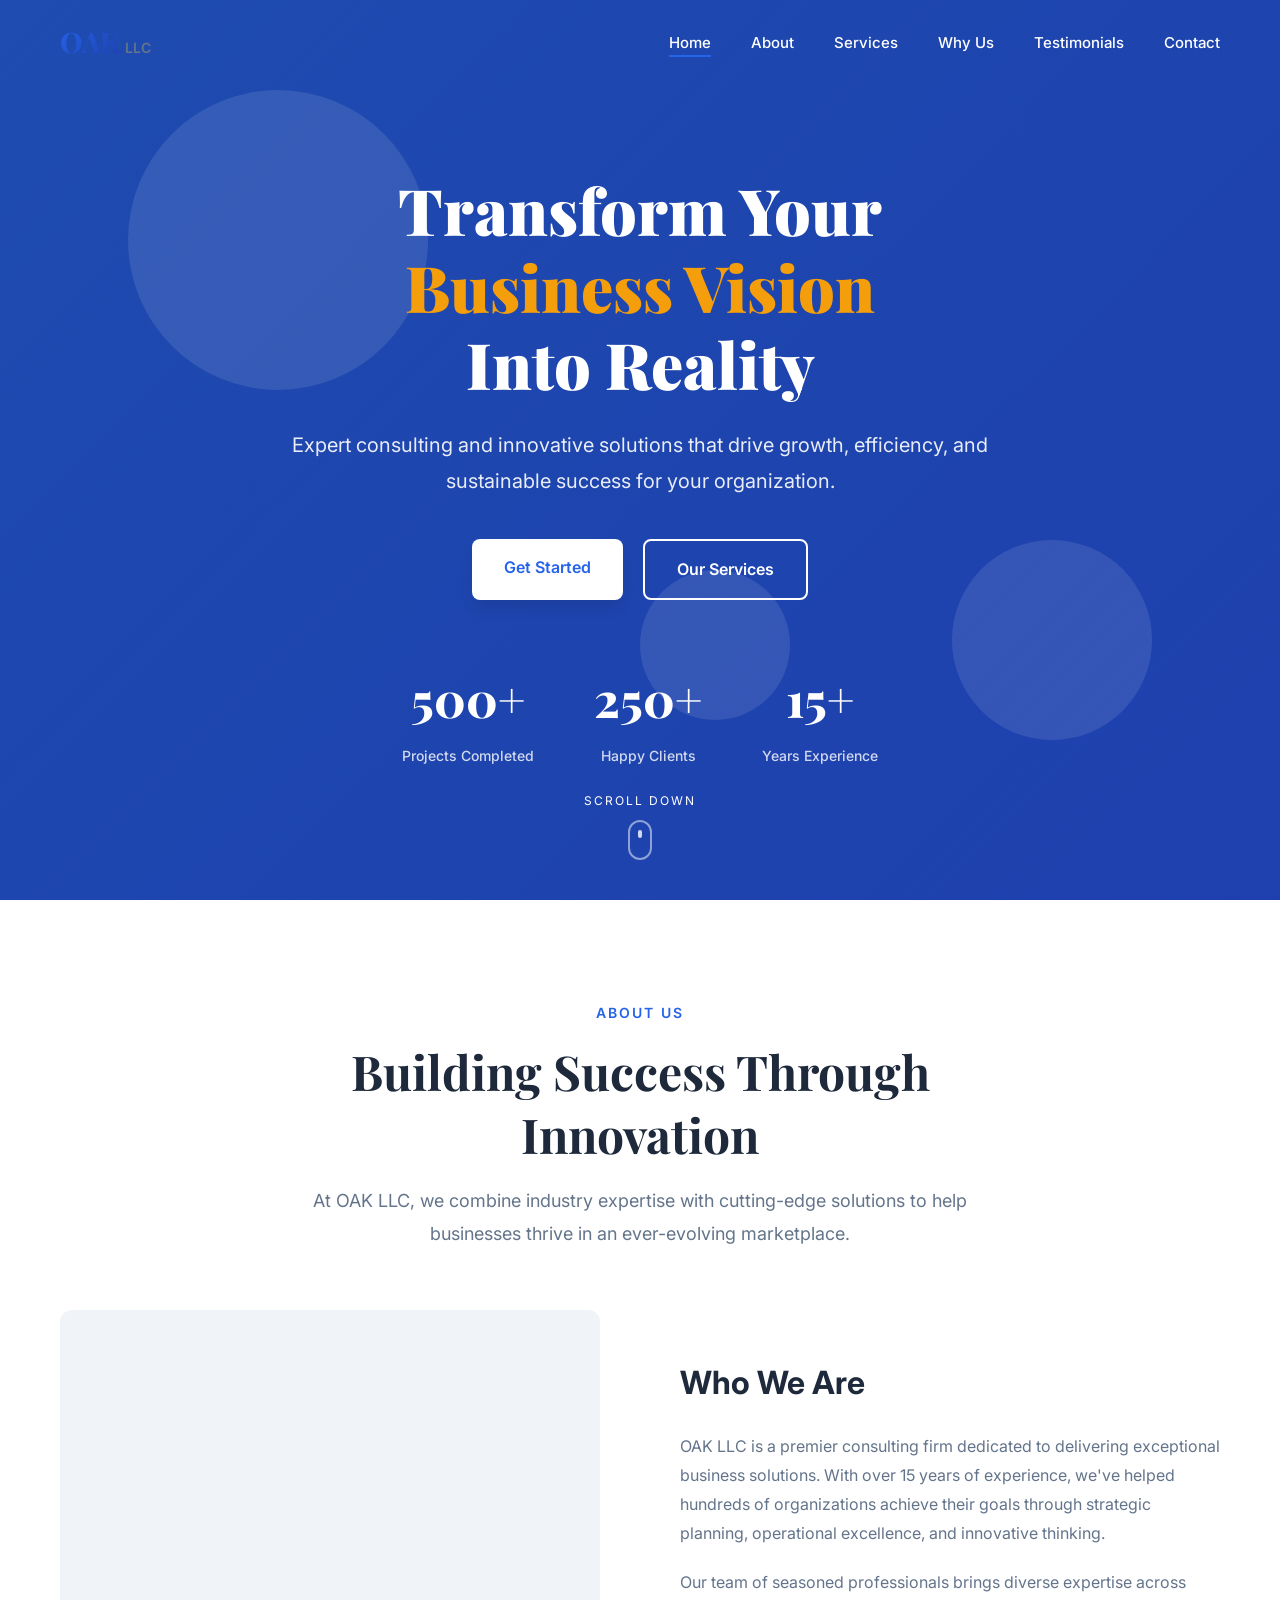
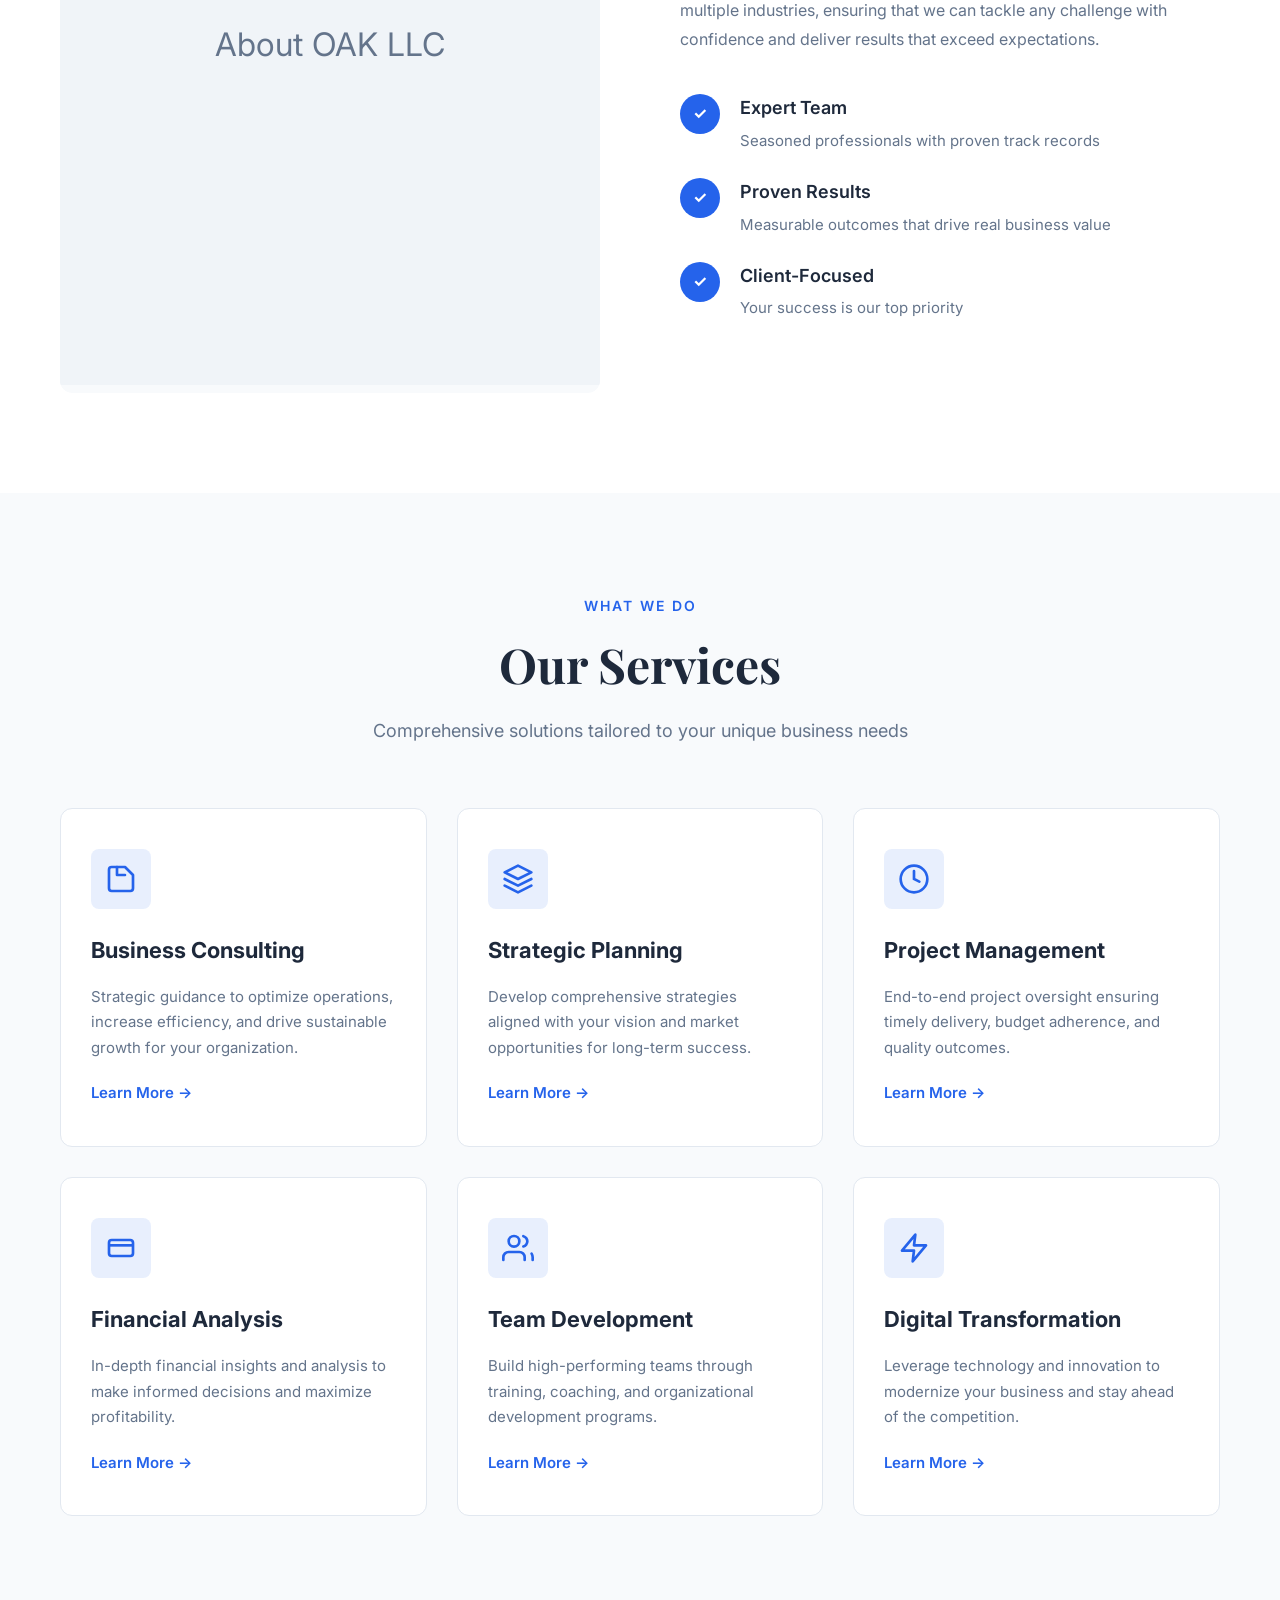
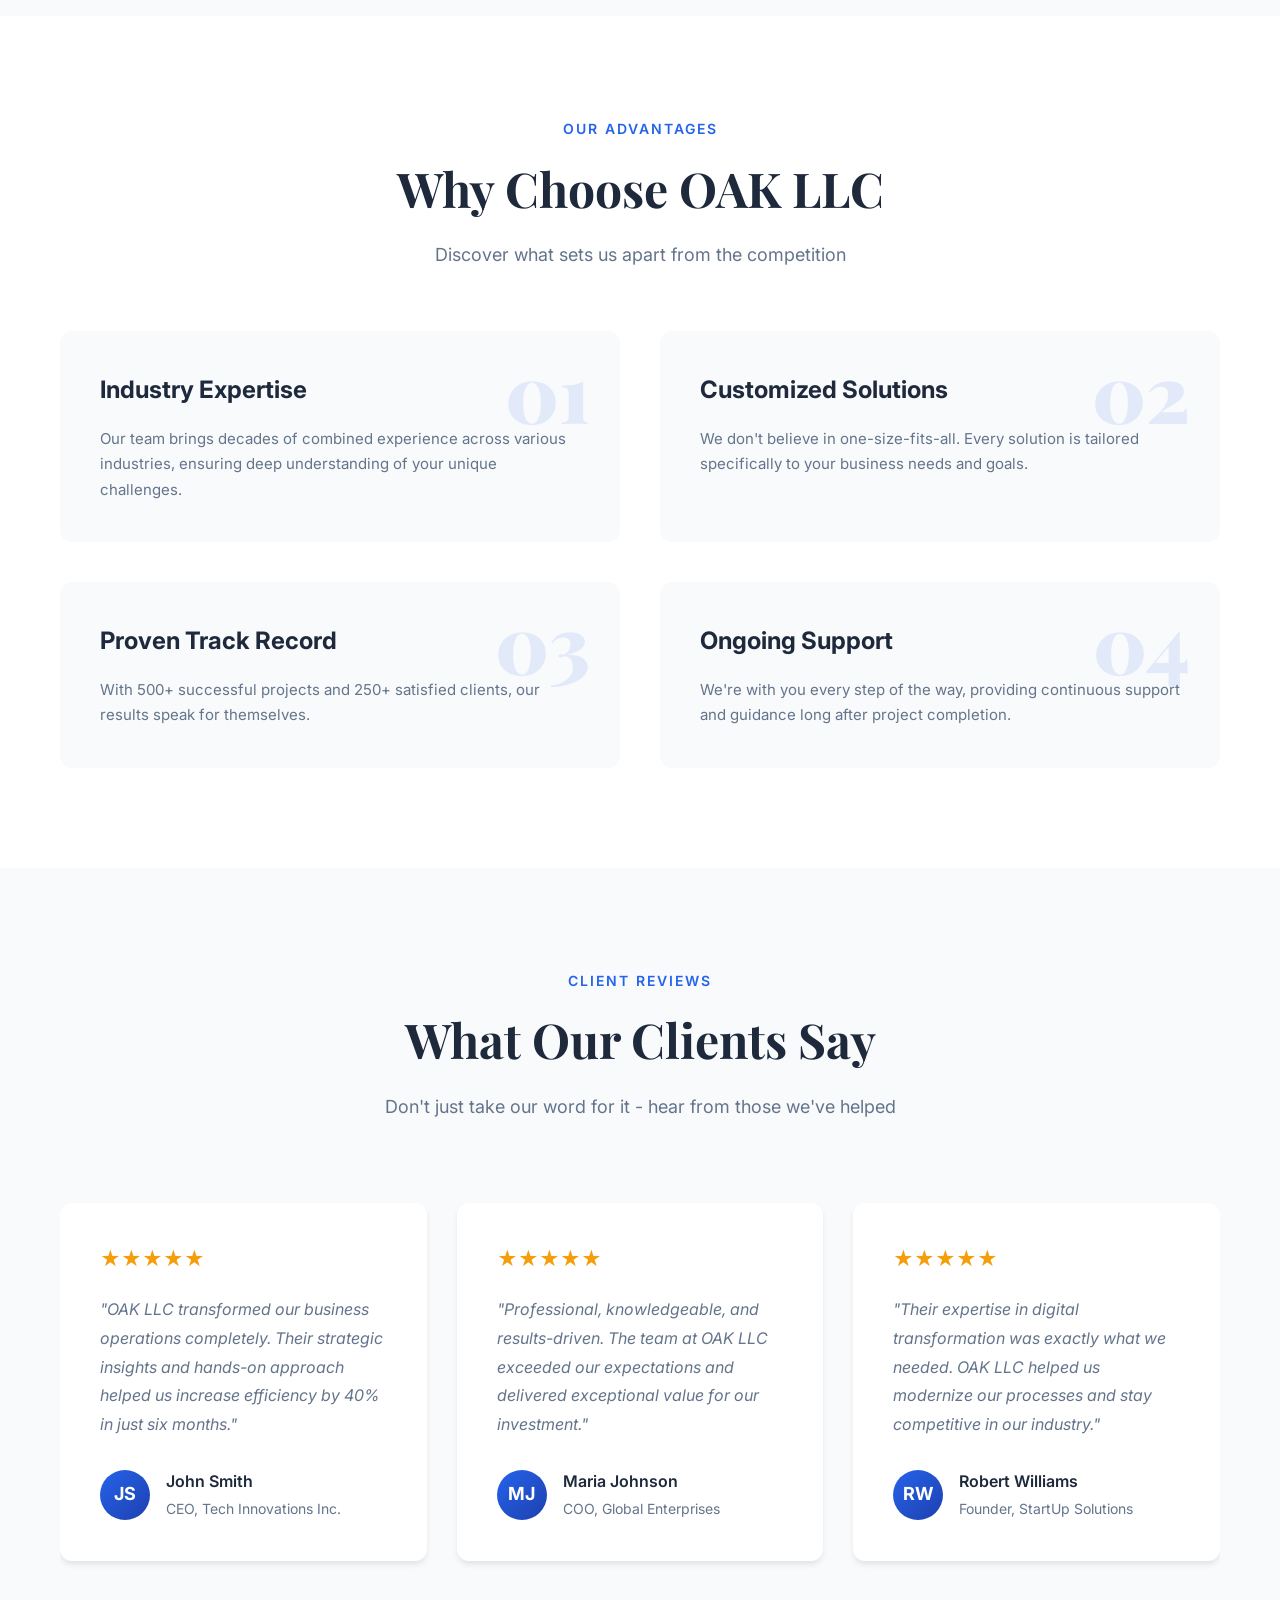
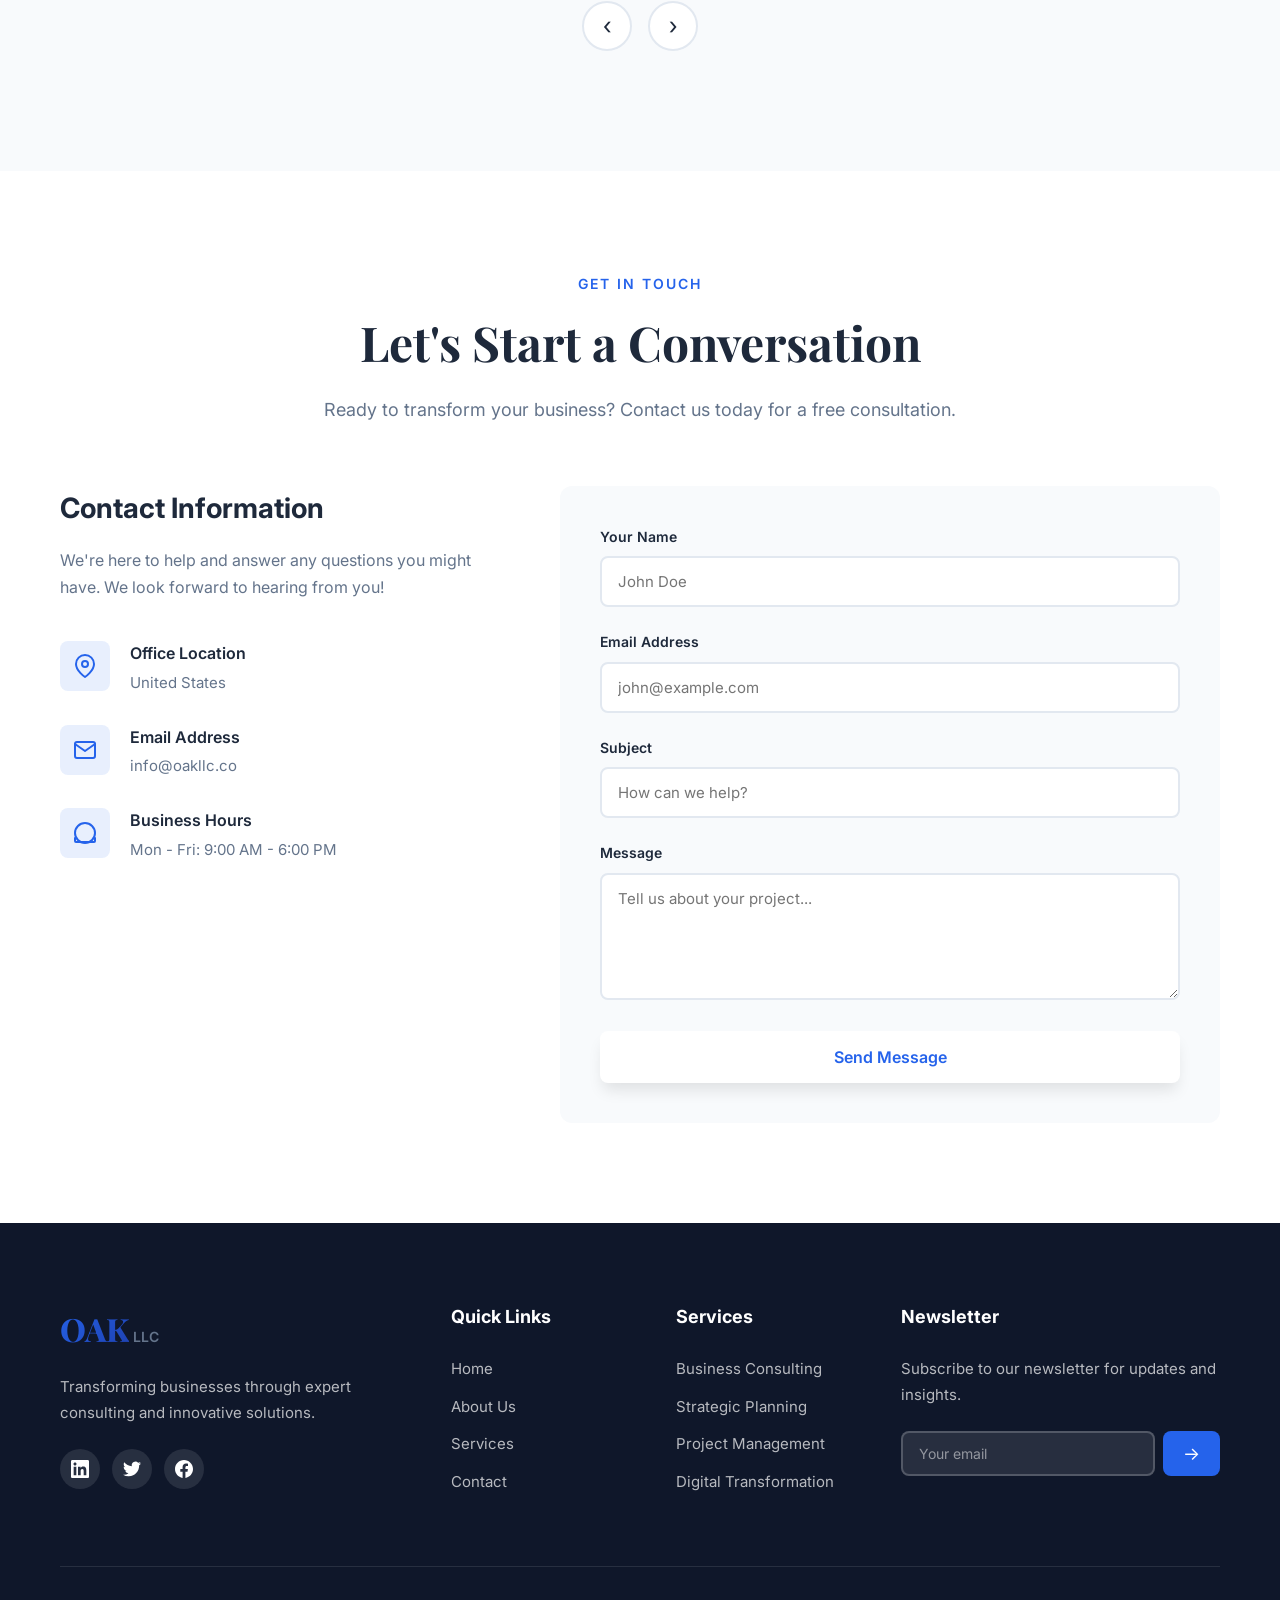
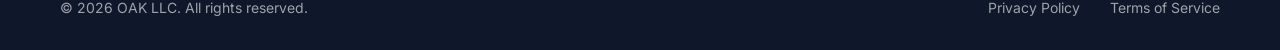
==== index.html @ f39ae098 "Initial commit: Modern redesign of OAK LLC website This commit includes a complete redesign of the o" ====
<!DOCTYPE html>
<html lang="en">
<head>
    <meta charset="UTF-8">
    <meta name="viewport" content="width=device-width, initial-scale=1.0">
    <meta http-equiv="X-UA-Compatible" content="IE=edge">

    <!-- SEO Meta Tags -->
    <title>OAK LLC - Professional Business Solutions & Consulting Services</title>
    <meta name="description" content="OAK LLC provides premium business solutions, consulting services, and innovative strategies to help your business grow. Expert team, proven results.">
    <meta name="keywords" content="business consulting, professional services, OAK LLC, business solutions, strategic planning, management consulting">
    <meta name="author" content="OAK LLC">
    <meta name="robots" content="index, follow">

    <!-- Open Graph Meta Tags for Social Media -->
    <meta property="og:title" content="OAK LLC - Professional Business Solutions">
    <meta property="og:description" content="Transform your business with OAK LLC's expert consulting and innovative solutions.">
    <meta property="og:type" content="website">
    <meta property="og:url" content="https://oakllc.co">
    <meta property="og:image" content="https://oakllc.co/images/og-image.jpg">

    <!-- Twitter Card Meta Tags -->
    <meta name="twitter:card" content="summary_large_image">
    <meta name="twitter:title" content="OAK LLC - Professional Business Solutions">
    <meta name="twitter:description" content="Transform your business with OAK LLC's expert consulting and innovative solutions.">
    <meta name="twitter:image" content="https://oakllc.co/images/twitter-card.jpg">

    <!-- Favicon -->
    <link rel="icon" type="image/png" href="images/favicon.png">
    <link rel="apple-touch-icon" href="images/apple-touch-icon.png">

    <!-- Stylesheets -->
    <link rel="stylesheet" href="css/styles.css">

    <!-- Preconnect for Performance -->
    <link rel="preconnect" href="https://fonts.googleapis.com">
    <link rel="preconnect" href="https://fonts.gstatic.com" crossorigin>
    <link href="https://fonts.googleapis.com/css2?family=Inter:wght@300;400;500;600;700;800&family=Playfair+Display:wght@700;900&display=swap" rel="stylesheet">

    <!-- Structured Data for SEO -->
    <script type="application/ld+json">
    {
      "@context": "https://schema.org",
      "@type": "Organization",
      "name": "OAK LLC",
      "url": "https://oakllc.co",
      "logo": "https://oakllc.co/images/logo.png",
      "description": "Professional business solutions and consulting services",
      "address": {
        "@type": "PostalAddress",
        "addressCountry": "US"
      },
      "contactPoint": {
        "@type": "ContactPoint",
        "contactType": "Business Inquiries",
        "email": "info@oakllc.co"
      }
    }
    </script>
</head>
<body>
    <!-- Preloader -->
    <div id="preloader">
        <div class="loader"></div>
    </div>

    <!-- Navigation -->
    <nav class="navbar" id="navbar">
        <div class="container">
            <div class="nav-wrapper">
                <div class="logo">
                    <a href="#home">
                        <span class="logo-text">OAK</span>
                        <span class="logo-subtitle">LLC</span>
                    </a>
                </div>
                <ul class="nav-menu" id="navMenu">
                    <li><a href="#home" class="nav-link active">Home</a></li>
                    <li><a href="#about" class="nav-link">About</a></li>
                    <li><a href="#services" class="nav-link">Services</a></li>
                    <li><a href="#why-choose-us" class="nav-link">Why Us</a></li>
                    <li><a href="#testimonials" class="nav-link">Testimonials</a></li>
                    <li><a href="#contact" class="nav-link">Contact</a></li>
                </ul>
                <button class="mobile-menu-toggle" id="mobileMenuToggle" aria-label="Toggle mobile menu">
                    <span></span>
                    <span></span>
                    <span></span>
                </button>
            </div>
        </div>
    </nav>

    <!-- Hero Section -->
    <section id="home" class="hero">
        <div class="hero-background">
            <div class="hero-overlay"></div>
            <div class="animated-bg">
                <div class="circle circle-1"></div>
                <div class="circle circle-2"></div>
                <div class="circle circle-3"></div>
            </div>
        </div>
        <div class="container">
            <div class="hero-content">
                <h1 class="hero-title">
                    <span class="title-line">Transform Your</span>
                    <span class="title-line highlight">Business Vision</span>
                    <span class="title-line">Into Reality</span>
                </h1>
                <p class="hero-subtitle">
                    Expert consulting and innovative solutions that drive growth,
                    efficiency, and sustainable success for your organization.
                </p>
                <div class="hero-buttons">
                    <a href="#contact" class="btn btn-primary">Get Started</a>
                    <a href="#services" class="btn btn-secondary">Our Services</a>
                </div>
                <div class="hero-stats">
                    <div class="stat-item">
                        <span class="stat-number" data-target="500">0</span>
                        <span class="stat-label">Projects Completed</span>
                    </div>
                    <div class="stat-item">
                        <span class="stat-number" data-target="250">0</span>
                        <span class="stat-label">Happy Clients</span>
                    </div>
                    <div class="stat-item">
                        <span class="stat-number" data-target="15">0</span>
                        <span class="stat-label">Years Experience</span>
                    </div>
                </div>
            </div>
        </div>
        <div class="scroll-indicator">
            <span>Scroll Down</span>
            <div class="mouse"></div>
        </div>
    </section>

    <!-- About Section -->
    <section id="about" class="about">
        <div class="container">
            <div class="section-header">
                <span class="section-tag">About Us</span>
                <h2 class="section-title">Building Success Through Innovation</h2>
                <p class="section-description">
                    At OAK LLC, we combine industry expertise with cutting-edge solutions
                    to help businesses thrive in an ever-evolving marketplace.
                </p>
            </div>
            <div class="about-content">
                <div class="about-image">
                    <div class="image-wrapper">
                        <div class="image-placeholder">
                            <svg viewBox="0 0 400 500" xmlns="http://www.w3.org/2000/svg">
                                <rect width="400" height="500" fill="#f0f4f8"/>
                                <text x="50%" y="50%" dominant-baseline="middle" text-anchor="middle" fill="#64748b" font-size="24" font-family="Inter, sans-serif">About OAK LLC</text>
                            </svg>
                        </div>
                        <div class="image-decoration"></div>
                    </div>
                </div>
                <div class="about-text">
                    <h3>Who We Are</h3>
                    <p>
                        OAK LLC is a premier consulting firm dedicated to delivering exceptional
                        business solutions. With over 15 years of experience, we've helped hundreds
                        of organizations achieve their goals through strategic planning, operational
                        excellence, and innovative thinking.
                    </p>
                    <p>
                        Our team of seasoned professionals brings diverse expertise across multiple
                        industries, ensuring that we can tackle any challenge with confidence and
                        deliver results that exceed expectations.
                    </p>
                    <div class="about-features">
                        <div class="feature-item">
                            <div class="feature-icon">✓</div>
                            <div class="feature-content">
                                <h4>Expert Team</h4>
                                <p>Seasoned professionals with proven track records</p>
                            </div>
                        </div>
                        <div class="feature-item">
                            <div class="feature-icon">✓</div>
                            <div class="feature-content">
                                <h4>Proven Results</h4>
                                <p>Measurable outcomes that drive real business value</p>
                            </div>
                        </div>
                        <div class="feature-item">
                            <div class="feature-icon">✓</div>
                            <div class="feature-content">
                                <h4>Client-Focused</h4>
                                <p>Your success is our top priority</p>
                            </div>
                        </div>
                    </div>
                </div>
            </div>
        </div>
    </section>

    <!-- Services Section -->
    <section id="services" class="services">
        <div class="container">
            <div class="section-header">
                <span class="section-tag">What We Do</span>
                <h2 class="section-title">Our Services</h2>
                <p class="section-description">
                    Comprehensive solutions tailored to your unique business needs
                </p>
            </div>
            <div class="services-grid">
                <div class="service-card">
                    <div class="service-icon">
                        <svg viewBox="0 0 24 24" fill="none" xmlns="http://www.w3.org/2000/svg">
                            <path d="M9 3H15L21 9V19C21 20.1 20.1 21 19 21H5C3.9 21 3 20.1 3 19V5C3 3.9 3.9 3 5 3H9Z" stroke="currentColor" stroke-width="2" stroke-linecap="round" stroke-linejoin="round"/>
                            <path d="M9 3V9H15" stroke="currentColor" stroke-width="2" stroke-linecap="round" stroke-linejoin="round"/>
                        </svg>
                    </div>
                    <h3>Business Consulting</h3>
                    <p>Strategic guidance to optimize operations, increase efficiency, and drive sustainable growth for your organization.</p>
                    <a href="#contact" class="service-link">Learn More →</a>
                </div>
                <div class="service-card">
                    <div class="service-icon">
                        <svg viewBox="0 0 24 24" fill="none" xmlns="http://www.w3.org/2000/svg">
                            <path d="M12 2L2 7L12 12L22 7L12 2Z" stroke="currentColor" stroke-width="2" stroke-linecap="round" stroke-linejoin="round"/>
                            <path d="M2 17L12 22L22 17" stroke="currentColor" stroke-width="2" stroke-linecap="round" stroke-linejoin="round"/>
                            <path d="M2 12L12 17L22 12" stroke="currentColor" stroke-width="2" stroke-linecap="round" stroke-linejoin="round"/>
                        </svg>
                    </div>
                    <h3>Strategic Planning</h3>
                    <p>Develop comprehensive strategies aligned with your vision and market opportunities for long-term success.</p>
                    <a href="#contact" class="service-link">Learn More →</a>
                </div>
                <div class="service-card">
                    <div class="service-icon">
                        <svg viewBox="0 0 24 24" fill="none" xmlns="http://www.w3.org/2000/svg">
                            <circle cx="12" cy="12" r="10" stroke="currentColor" stroke-width="2"/>
                            <path d="M12 6V12L16 14" stroke="currentColor" stroke-width="2" stroke-linecap="round"/>
                        </svg>
                    </div>
                    <h3>Project Management</h3>
                    <p>End-to-end project oversight ensuring timely delivery, budget adherence, and quality outcomes.</p>
                    <a href="#contact" class="service-link">Learn More →</a>
                </div>
                <div class="service-card">
                    <div class="service-icon">
                        <svg viewBox="0 0 24 24" fill="none" xmlns="http://www.w3.org/2000/svg">
                            <path d="M21 16V8C21 6.9 20.1 6 19 6H5C3.9 6 3 6.9 3 8V16C3 17.1 3.9 18 5 18H19C20.1 18 21 17.1 21 16Z" stroke="currentColor" stroke-width="2"/>
                            <path d="M3 10H21" stroke="currentColor" stroke-width="2"/>
                        </svg>
                    </div>
                    <h3>Financial Analysis</h3>
                    <p>In-depth financial insights and analysis to make informed decisions and maximize profitability.</p>
                    <a href="#contact" class="service-link">Learn More →</a>
                </div>
                <div class="service-card">
                    <div class="service-icon">
                        <svg viewBox="0 0 24 24" fill="none" xmlns="http://www.w3.org/2000/svg">
                            <path d="M17 21V19C17 17.9391 16.5786 16.9217 15.8284 16.1716C15.0783 15.4214 14.0609 15 13 15H5C3.93913 15 2.92172 15.4214 2.17157 16.1716C1.42143 16.9217 1 17.9391 1 19V21" stroke="currentColor" stroke-width="2" stroke-linecap="round" stroke-linejoin="round"/>
                            <circle cx="9" cy="7" r="4" stroke="currentColor" stroke-width="2" stroke-linecap="round" stroke-linejoin="round"/>
                            <path d="M23 21V19C23 18.0 22.7 17 22.2 16.2" stroke="currentColor" stroke-width="2" stroke-linecap="round" stroke-linejoin="round"/>
                            <path d="M16 3.13C16.8604 3.35031 17.623 3.85071 18.1676 4.55232C18.7122 5.25392 19.0078 6.11683 19.0078 7.005C19.0078 7.89317 18.7122 8.75608 18.1676 9.45768C17.623 10.1593 16.8604 10.6597 16 10.88" stroke="currentColor" stroke-width="2" stroke-linecap="round" stroke-linejoin="round"/>
                        </svg>
                    </div>
                    <h3>Team Development</h3>
                    <p>Build high-performing teams through training, coaching, and organizational development programs.</p>
                    <a href="#contact" class="service-link">Learn More →</a>
                </div>
                <div class="service-card">
                    <div class="service-icon">
                        <svg viewBox="0 0 24 24" fill="none" xmlns="http://www.w3.org/2000/svg">
                            <path d="M13 2L3 14H12L11 22L21 10H12L13 2Z" stroke="currentColor" stroke-width="2" stroke-linecap="round" stroke-linejoin="round"/>
                        </svg>
                    </div>
                    <h3>Digital Transformation</h3>
                    <p>Leverage technology and innovation to modernize your business and stay ahead of the competition.</p>
                    <a href="#contact" class="service-link">Learn More →</a>
                </div>
            </div>
        </div>
    </section>

    <!-- Why Choose Us Section -->
    <section id="why-choose-us" class="why-choose">
        <div class="container">
            <div class="section-header">
                <span class="section-tag">Our Advantages</span>
                <h2 class="section-title">Why Choose OAK LLC</h2>
                <p class="section-description">
                    Discover what sets us apart from the competition
                </p>
            </div>
            <div class="why-grid">
                <div class="why-card">
                    <div class="why-number">01</div>
                    <h3>Industry Expertise</h3>
                    <p>Our team brings decades of combined experience across various industries, ensuring deep understanding of your unique challenges.</p>
                </div>
                <div class="why-card">
                    <div class="why-number">02</div>
                    <h3>Customized Solutions</h3>
                    <p>We don't believe in one-size-fits-all. Every solution is tailored specifically to your business needs and goals.</p>
                </div>
                <div class="why-card">
                    <div class="why-number">03</div>
                    <h3>Proven Track Record</h3>
                    <p>With 500+ successful projects and 250+ satisfied clients, our results speak for themselves.</p>
                </div>
                <div class="why-card">
                    <div class="why-number">04</div>
                    <h3>Ongoing Support</h3>
                    <p>We're with you every step of the way, providing continuous support and guidance long after project completion.</p>
                </div>
            </div>
        </div>
    </section>

    <!-- Testimonials Section -->
    <section id="testimonials" class="testimonials">
        <div class="container">
            <div class="section-header">
                <span class="section-tag">Client Reviews</span>
                <h2 class="section-title">What Our Clients Say</h2>
                <p class="section-description">
                    Don't just take our word for it - hear from those we've helped
                </p>
            </div>
            <div class="testimonials-slider">
                <div class="testimonial-track" id="testimonialTrack">
                    <div class="testimonial-card">
                        <div class="testimonial-rating">★★★★★</div>
                        <p class="testimonial-text">
                            "OAK LLC transformed our business operations completely. Their strategic insights
                            and hands-on approach helped us increase efficiency by 40% in just six months."
                        </p>
                        <div class="testimonial-author">
                            <div class="author-avatar">JS</div>
                            <div class="author-info">
                                <h4>John Smith</h4>
                                <p>CEO, Tech Innovations Inc.</p>
                            </div>
                        </div>
                    </div>
                    <div class="testimonial-card">
                        <div class="testimonial-rating">★★★★★</div>
                        <p class="testimonial-text">
                            "Professional, knowledgeable, and results-driven. The team at OAK LLC exceeded
                            our expectations and delivered exceptional value for our investment."
                        </p>
                        <div class="testimonial-author">
                            <div class="author-avatar">MJ</div>
                            <div class="author-info">
                                <h4>Maria Johnson</h4>
                                <p>COO, Global Enterprises</p>
                            </div>
                        </div>
                    </div>
                    <div class="testimonial-card">
                        <div class="testimonial-rating">★★★★★</div>
                        <p class="testimonial-text">
                            "Their expertise in digital transformation was exactly what we needed. OAK LLC
                            helped us modernize our processes and stay competitive in our industry."
                        </p>
                        <div class="testimonial-author">
                            <div class="author-avatar">RW</div>
                            <div class="author-info">
                                <h4>Robert Williams</h4>
                                <p>Founder, StartUp Solutions</p>
                            </div>
                        </div>
                    </div>
                </div>
                <div class="testimonial-controls">
                    <button class="testimonial-prev" aria-label="Previous testimonial">‹</button>
                    <button class="testimonial-next" aria-label="Next testimonial">›</button>
                </div>
            </div>
        </div>
    </section>

    <!-- Contact Section -->
    <section id="contact" class="contact">
        <div class="container">
            <div class="section-header">
                <span class="section-tag">Get In Touch</span>
                <h2 class="section-title">Let's Start a Conversation</h2>
                <p class="section-description">
                    Ready to transform your business? Contact us today for a free consultation.
                </p>
            </div>
            <div class="contact-content">
                <div class="contact-info">
                    <h3>Contact Information</h3>
                    <p>We're here to help and answer any questions you might have. We look forward to hearing from you!</p>
                    <div class="info-items">
                        <div class="info-item">
                            <div class="info-icon">
                                <svg viewBox="0 0 24 24" fill="none" xmlns="http://www.w3.org/2000/svg">
                                    <path d="M21 10C21 17 12 23 12 23C12 23 3 17 3 10C3 7.61305 3.94821 5.32387 5.63604 3.63604C7.32387 1.94821 9.61305 1 12 1C14.3869 1 16.6761 1.94821 18.364 3.63604C20.0518 5.32387 21 7.61305 21 10Z" stroke="currentColor" stroke-width="2" stroke-linecap="round" stroke-linejoin="round"/>
                                    <circle cx="12" cy="10" r="3" stroke="currentColor" stroke-width="2" stroke-linecap="round" stroke-linejoin="round"/>
                                </svg>
                            </div>
                            <div class="info-text">
                                <h4>Office Location</h4>
                                <p>United States</p>
                            </div>
                        </div>
                        <div class="info-item">
                            <div class="info-icon">
                                <svg viewBox="0 0 24 24" fill="none" xmlns="http://www.w3.org/2000/svg">
                                    <path d="M4 4H20C21.1 4 22 4.9 22 6V18C22 19.1 21.1 20 20 20H4C2.9 20 2 19.1 2 18V6C2 4.9 2.9 4 4 4Z" stroke="currentColor" stroke-width="2" stroke-linecap="round" stroke-linejoin="round"/>
                                    <path d="M22 6L12 13L2 6" stroke="currentColor" stroke-width="2" stroke-linecap="round" stroke-linejoin="round"/>
                                </svg>
                            </div>
                            <div class="info-text">
                                <h4>Email Address</h4>
                                <p><a href="mailto:info@oakllc.co">info@oakllc.co</a></p>
                            </div>
                        </div>
                        <div class="info-item">
                            <div class="info-icon">
                                <svg viewBox="0 0 24 24" fill="none" xmlns="http://www.w3.org/2000/svg">
                                    <path d="M22 16.92V19.92C22 20.4728 21.5523 20.92 21 20.92H3C2.44772 20.92 2 20.4728 2 19.92V16.92" stroke="currentColor" stroke-width="2" stroke-linecap="round" stroke-linejoin="round"/>
                                    <circle cx="12" cy="12" r="10" stroke="currentColor" stroke-width="2"/>
                                </svg>
                            </div>
                            <div class="info-text">
                                <h4>Business Hours</h4>
                                <p>Mon - Fri: 9:00 AM - 6:00 PM</p>
                            </div>
                        </div>
                    </div>
                </div>
                <form class="contact-form" id="contactForm">
                    <div class="form-group">
                        <label for="name">Your Name</label>
                        <input type="text" id="name" name="name" required placeholder="John Doe">
                    </div>
                    <div class="form-group">
                        <label for="email">Email Address</label>
                        <input type="email" id="email" name="email" required placeholder="john@example.com">
                    </div>
                    <div class="form-group">
                        <label for="subject">Subject</label>
                        <input type="text" id="subject" name="subject" required placeholder="How can we help?">
                    </div>
                    <div class="form-group">
                        <label for="message">Message</label>
                        <textarea id="message" name="message" rows="5" required placeholder="Tell us about your project..."></textarea>
                    </div>
                    <button type="submit" class="btn btn-primary">Send Message</button>
                </form>
            </div>
        </div>
    </section>

    <!-- Footer -->
    <footer class="footer">
        <div class="container">
            <div class="footer-content">
                <div class="footer-col">
                    <div class="footer-logo">
                        <span class="logo-text">OAK</span>
                        <span class="logo-subtitle">LLC</span>
                    </div>
                    <p>Transforming businesses through expert consulting and innovative solutions.</p>
                    <div class="social-links">
                        <a href="#" aria-label="LinkedIn" class="social-link">
                            <svg viewBox="0 0 24 24" fill="currentColor" xmlns="http://www.w3.org/2000/svg">
                                <path d="M20.447 20.452h-3.554v-5.569c0-1.328-.027-3.037-1.852-3.037-1.853 0-2.136 1.445-2.136 2.939v5.667H9.351V9h3.414v1.561h.046c.477-.9 1.637-1.85 3.37-1.85 3.601 0 4.267 2.37 4.267 5.455v6.286zM5.337 7.433c-1.144 0-2.063-.926-2.063-2.065 0-1.138.92-2.063 2.063-2.063 1.14 0 2.064.925 2.064 2.063 0 1.139-.925 2.065-2.064 2.065zm1.782 13.019H3.555V9h3.564v11.452zM22.225 0H1.771C.792 0 0 .774 0 1.729v20.542C0 23.227.792 24 1.771 24h20.451C23.2 24 24 23.227 24 22.271V1.729C24 .774 23.2 0 22.222 0h.003z"/>
                            </svg>
                        </a>
                        <a href="#" aria-label="Twitter" class="social-link">
                            <svg viewBox="0 0 24 24" fill="currentColor" xmlns="http://www.w3.org/2000/svg">
                                <path d="M23.953 4.57a10 10 0 01-2.825.775 4.958 4.958 0 002.163-2.723c-.951.555-2.005.959-3.127 1.184a4.92 4.92 0 00-8.384 4.482C7.69 8.095 4.067 6.13 1.64 3.162a4.822 4.822 0 00-.666 2.475c0 1.71.87 3.213 2.188 4.096a4.904 4.904 0 01-2.228-.616v.06a4.923 4.923 0 003.946 4.827 4.996 4.996 0 01-2.212.085 4.936 4.936 0 004.604 3.417 9.867 9.867 0 01-6.102 2.105c-.39 0-.779-.023-1.17-.067a13.995 13.995 0 007.557 2.209c9.053 0 13.998-7.496 13.998-13.985 0-.21 0-.42-.015-.63A9.935 9.935 0 0024 4.59z"/>
                            </svg>
                        </a>
                        <a href="#" aria-label="Facebook" class="social-link">
                            <svg viewBox="0 0 24 24" fill="currentColor" xmlns="http://www.w3.org/2000/svg">
                                <path d="M24 12.073c0-6.627-5.373-12-12-12s-12 5.373-12 12c0 5.99 4.388 10.954 10.125 11.854v-8.385H7.078v-3.47h3.047V9.43c0-3.007 1.792-4.669 4.533-4.669 1.312 0 2.686.235 2.686.235v2.953H15.83c-1.491 0-1.956.925-1.956 1.874v2.25h3.328l-.532 3.47h-2.796v8.385C19.612 23.027 24 18.062 24 12.073z"/>
                            </svg>
                        </a>
                    </div>
                </div>
                <div class="footer-col">
                    <h3>Quick Links</h3>
                    <ul>
                        <li><a href="#home">Home</a></li>
                        <li><a href="#about">About Us</a></li>
                        <li><a href="#services">Services</a></li>
                        <li><a href="#contact">Contact</a></li>
                    </ul>
                </div>
                <div class="footer-col">
                    <h3>Services</h3>
                    <ul>
                        <li><a href="#services">Business Consulting</a></li>
                        <li><a href="#services">Strategic Planning</a></li>
                        <li><a href="#services">Project Management</a></li>
                        <li><a href="#services">Digital Transformation</a></li>
                    </ul>
                </div>
                <div class="footer-col">
                    <h3>Newsletter</h3>
                    <p>Subscribe to our newsletter for updates and insights.</p>
                    <form class="newsletter-form" id="newsletterForm">
                        <input type="email" placeholder="Your email" required>
                        <button type="submit" aria-label="Subscribe">→</button>
                    </form>
                </div>
            </div>
            <div class="footer-bottom">
                <p>&copy; 2024 OAK LLC. All rights reserved.</p>
                <div class="footer-links">
                    <a href="#privacy">Privacy Policy</a>
                    <a href="#terms">Terms of Service</a>
                </div>
            </div>
        </div>
    </footer>

    <!-- Back to Top Button -->
    <button id="backToTop" class="back-to-top" aria-label="Back to top">
        <svg viewBox="0 0 24 24" fill="none" xmlns="http://www.w3.org/2000/svg">
            <path d="M12 19V5M5 12L12 5L19 12" stroke="currentColor" stroke-width="2" stroke-linecap="round" stroke-linejoin="round"/>
        </svg>
    </button>

    <!-- JavaScript -->
    <script src="js/main.js"></script>
</body>
</html>
---- css/styles.css ----
/* ===================================
   CSS Variables
   =================================== */
:root {
    /* Colors */
    --primary-color: #2563eb;
    --primary-dark: #1e40af;
    --primary-light: #3b82f6;
    --secondary-color: #0f172a;
    --accent-color: #f59e0b;
    --text-primary: #1e293b;
    --text-secondary: #64748b;
    --text-light: #94a3b8;
    --white: #ffffff;
    --black: #000000;
    --bg-light: #f8fafc;
    --bg-gray: #f1f5f9;
    --border-color: #e2e8f0;

    /* Gradients */
    --gradient-primary: linear-gradient(135deg, #2563eb 0%, #1e40af 100%);
    --gradient-overlay: linear-gradient(135deg, rgba(37, 99, 235, 0.9) 0%, rgba(30, 64, 175, 0.9) 100%);

    /* Spacing */
    --section-padding: 100px 0;
    --container-max-width: 1200px;

    /* Typography */
    --font-primary: 'Inter', -apple-system, BlinkMacSystemFont, 'Segoe UI', Roboto, sans-serif;
    --font-display: 'Playfair Display', Georgia, serif;

    /* Transitions */
    --transition-fast: 0.2s ease;
    --transition-medium: 0.3s ease;
    --transition-slow: 0.5s ease;

    /* Shadows */
    --shadow-sm: 0 1px 2px 0 rgba(0, 0, 0, 0.05);
    --shadow-md: 0 4px 6px -1px rgba(0, 0, 0, 0.1);
    --shadow-lg: 0 10px 15px -3px rgba(0, 0, 0, 0.1);
    --shadow-xl: 0 20px 25px -5px rgba(0, 0, 0, 0.1);

    /* Border Radius */
    --radius-sm: 4px;
    --radius-md: 8px;
    --radius-lg: 12px;
    --radius-xl: 16px;
}

/* ===================================
   Reset & Base Styles
   =================================== */
* {
    margin: 0;
    padding: 0;
    box-sizing: border-box;
}

html {
    scroll-behavior: smooth;
    font-size: 16px;
}

body {
    font-family: var(--font-primary);
    color: var(--text-primary);
    line-height: 1.6;
    overflow-x: hidden;
    background: var(--white);
}

img {
    max-width: 100%;
    height: auto;
    display: block;
}

a {
    text-decoration: none;
    color: inherit;
    transition: var(--transition-medium);
}

ul {
    list-style: none;
}

button {
    border: none;
    background: none;
    cursor: pointer;
    font-family: inherit;
}

/* ===================================
   Preloader
   =================================== */
#preloader {
    position: fixed;
    top: 0;
    left: 0;
    width: 100%;
    height: 100%;
    background: var(--white);
    display: flex;
    align-items: center;
    justify-content: center;
    z-index: 9999;
    transition: opacity 0.5s ease, visibility 0.5s ease;
}

#preloader.hidden {
    opacity: 0;
    visibility: hidden;
}

.loader {
    width: 50px;
    height: 50px;
    border: 4px solid var(--bg-gray);
    border-top-color: var(--primary-color);
    border-radius: 50%;
    animation: spin 1s linear infinite;
}

@keyframes spin {
    to { transform: rotate(360deg); }
}

/* ===================================
   Container
   =================================== */
.container {
    max-width: var(--container-max-width);
    margin: 0 auto;
    padding: 0 20px;
}

/* ===================================
   Navigation
   =================================== */
.navbar {
    position: fixed;
    top: 0;
    left: 0;
    width: 100%;
    background: transparent;
    z-index: 1000;
    transition: all var(--transition-medium);
    padding: 20px 0;
}

.navbar.scrolled {
    background: rgba(255, 255, 255, 0.98);
    backdrop-filter: blur(10px);
    box-shadow: var(--shadow-md);
    padding: 15px 0;
}

.nav-wrapper {
    display: flex;
    align-items: center;
    justify-content: space-between;
}

.logo {
    display: flex;
    align-items: baseline;
    gap: 4px;
}

.logo-text {
    font-size: 28px;
    font-weight: 800;
    font-family: var(--font-display);
    background: var(--gradient-primary);
    -webkit-background-clip: text;
    -webkit-text-fill-color: transparent;
    background-clip: text;
}

.logo-subtitle {
    font-size: 14px;
    font-weight: 600;
    color: var(--text-secondary);
}

.nav-menu {
    display: flex;
    gap: 40px;
    align-items: center;
}

.nav-link {
    font-weight: 500;
    font-size: 15px;
    color: var(--white);
    position: relative;
    padding: 5px 0;
    transition: var(--transition-medium);
}

.navbar.scrolled .nav-link {
    color: var(--text-primary);
}

.nav-link::after {
    content: '';
    position: absolute;
    bottom: 0;
    left: 0;
    width: 0;
    height: 2px;
    background: var(--primary-color);
    transition: width var(--transition-medium);
}

.nav-link:hover::after,
.nav-link.active::after {
    width: 100%;
}

.nav-link:hover {
    color: var(--primary-color);
}

.navbar.scrolled .nav-link:hover {
    color: var(--primary-color);
}

.mobile-menu-toggle {
    display: none;
    flex-direction: column;
    gap: 5px;
    cursor: pointer;
    z-index: 1001;
}

.mobile-menu-toggle span {
    width: 25px;
    height: 3px;
    background: var(--white);
    border-radius: 3px;
    transition: var(--transition-medium);
}

.navbar.scrolled .mobile-menu-toggle span {
    background: var(--text-primary);
}

/* ===================================
   Hero Section
   =================================== */
.hero {
    position: relative;
    min-height: 100vh;
    display: flex;
    align-items: center;
    justify-content: center;
    overflow: hidden;
    padding: 120px 0 80px;
}

.hero-background {
    position: absolute;
    top: 0;
    left: 0;
    width: 100%;
    height: 100%;
    background: var(--gradient-primary);
    z-index: -1;
}

.hero-overlay {
    position: absolute;
    top: 0;
    left: 0;
    width: 100%;
    height: 100%;
    background: linear-gradient(135deg, rgba(15, 23, 42, 0.3) 0%, rgba(30, 64, 175, 0.4) 100%);
}

.animated-bg {
    position: absolute;
    top: 0;
    left: 0;
    width: 100%;
    height: 100%;
    overflow: hidden;
}

.circle {
    position: absolute;
    border-radius: 50%;
    background: rgba(255, 255, 255, 0.1);
    animation: float 20s infinite ease-in-out;
}

.circle-1 {
    width: 300px;
    height: 300px;
    top: 10%;
    left: 10%;
    animation-delay: 0s;
}

.circle-2 {
    width: 200px;
    height: 200px;
    top: 60%;
    right: 10%;
    animation-delay: 5s;
}

.circle-3 {
    width: 150px;
    height: 150px;
    bottom: 20%;
    left: 50%;
    animation-delay: 10s;
}

@keyframes float {
    0%, 100% {
        transform: translate(0, 0) scale(1);
        opacity: 0.3;
    }
    50% {
        transform: translate(50px, 50px) scale(1.1);
        opacity: 0.5;
    }
}

.hero-content {
    position: relative;
    text-align: center;
    color: var(--white);
    max-width: 900px;
    margin: 0 auto;
    animation: fadeInUp 1s ease;
}

@keyframes fadeInUp {
    from {
        opacity: 0;
        transform: translateY(30px);
    }
    to {
        opacity: 1;
        transform: translateY(0);
    }
}

.hero-title {
    font-family: var(--font-display);
    font-size: 64px;
    font-weight: 900;
    line-height: 1.2;
    margin-bottom: 24px;
}

.title-line {
    display: block;
    animation: fadeInUp 1s ease backwards;
}

.title-line:nth-child(1) {
    animation-delay: 0.2s;
}

.title-line:nth-child(2) {
    animation-delay: 0.4s;
}

.title-line:nth-child(3) {
    animation-delay: 0.6s;
}

.title-line.highlight {
    color: var(--accent-color);
}

.hero-subtitle {
    font-size: 20px;
    line-height: 1.8;
    margin-bottom: 40px;
    color: rgba(255, 255, 255, 0.9);
    max-width: 700px;
    margin-left: auto;
    margin-right: auto;
    animation: fadeInUp 1s ease 0.8s backwards;
}

.hero-buttons {
    display: flex;
    gap: 20px;
    justify-content: center;
    margin-bottom: 60px;
    animation: fadeInUp 1s ease 1s backwards;
}

.btn {
    padding: 16px 32px;
    font-weight: 600;
    font-size: 16px;
    border-radius: var(--radius-md);
    transition: all var(--transition-medium);
    display: inline-block;
    text-align: center;
}

.btn-primary {
    background: var(--white);
    color: var(--primary-color);
    box-shadow: var(--shadow-lg);
}

.btn-primary:hover {
    transform: translateY(-2px);
    box-shadow: var(--shadow-xl);
}

.btn-secondary {
    background: transparent;
    color: var(--white);
    border: 2px solid var(--white);
}

.btn-secondary:hover {
    background: var(--white);
    color: var(--primary-color);
}

.hero-stats {
    display: flex;
    gap: 60px;
    justify-content: center;
    animation: fadeInUp 1s ease 1.2s backwards;
}

.stat-item {
    text-align: center;
}

.stat-number {
    display: block;
    font-size: 48px;
    font-weight: 800;
    font-family: var(--font-display);
    color: var(--white);
    margin-bottom: 8px;
}

.stat-number::after {
    content: '+';
}

.stat-label {
    display: block;
    font-size: 14px;
    color: rgba(255, 255, 255, 0.8);
    font-weight: 500;
}

.scroll-indicator {
    position: absolute;
    bottom: 40px;
    left: 50%;
    transform: translateX(-50%);
    text-align: center;
    color: var(--white);
    animation: fadeInUp 1s ease 1.4s backwards;
}

.scroll-indicator span {
    display: block;
    font-size: 12px;
    text-transform: uppercase;
    letter-spacing: 2px;
    margin-bottom: 10px;
}

.mouse {
    width: 24px;
    height: 40px;
    border: 2px solid rgba(255, 255, 255, 0.5);
    border-radius: 20px;
    margin: 0 auto;
    position: relative;
}

.mouse::before {
    content: '';
    width: 4px;
    height: 8px;
    background: rgba(255, 255, 255, 0.8);
    border-radius: 2px;
    position: absolute;
    top: 8px;
    left: 50%;
    transform: translateX(-50%);
    animation: scroll 2s infinite;
}

@keyframes scroll {
    0% {
        opacity: 1;
        transform: translateX(-50%) translateY(0);
    }
    100% {
        opacity: 0;
        transform: translateX(-50%) translateY(12px);
    }
}

/* ===================================
   Section Styles
   =================================== */
section {
    padding: var(--section-padding);
    position: relative;
}

.section-header {
    text-align: center;
    max-width: 700px;
    margin: 0 auto 60px;
}

.section-tag {
    display: inline-block;
    color: var(--primary-color);
    font-weight: 600;
    font-size: 14px;
    text-transform: uppercase;
    letter-spacing: 2px;
    margin-bottom: 16px;
}

.section-title {
    font-family: var(--font-display);
    font-size: 48px;
    font-weight: 700;
    color: var(--text-primary);
    margin-bottom: 20px;
    line-height: 1.3;
}

.section-description {
    font-size: 18px;
    color: var(--text-secondary);
    line-height: 1.8;
}

/* ===================================
   About Section
   =================================== */
.about {
    background: var(--white);
}

.about-content {
    display: grid;
    grid-template-columns: 1fr 1fr;
    gap: 80px;
    align-items: center;
}

.about-image {
    position: relative;
}

.image-wrapper {
    position: relative;
    border-radius: var(--radius-lg);
    overflow: hidden;
}

.image-placeholder {
    aspect-ratio: 4 / 5;
    background: var(--bg-light);
    border-radius: var(--radius-lg);
}

.image-decoration {
    position: absolute;
    top: 20px;
    left: 20px;
    width: 100%;
    height: 100%;
    border: 3px solid var(--primary-color);
    border-radius: var(--radius-lg);
    z-index: -1;
}

.about-text h3 {
    font-size: 32px;
    font-weight: 700;
    color: var(--text-primary);
    margin-bottom: 24px;
}

.about-text p {
    font-size: 16px;
    line-height: 1.8;
    color: var(--text-secondary);
    margin-bottom: 20px;
}

.about-features {
    margin-top: 40px;
}

.feature-item {
    display: flex;
    gap: 20px;
    margin-bottom: 24px;
}

.feature-icon {
    width: 40px;
    height: 40px;
    background: var(--primary-color);
    color: var(--white);
    border-radius: 50%;
    display: flex;
    align-items: center;
    justify-content: center;
    font-weight: 700;
    flex-shrink: 0;
}

.feature-content h4 {
    font-size: 18px;
    font-weight: 600;
    color: var(--text-primary);
    margin-bottom: 4px;
}

.feature-content p {
    font-size: 15px;
    color: var(--text-secondary);
    margin: 0;
}

/* ===================================
   Services Section
   =================================== */
.services {
    background: var(--bg-light);
}

.services-grid {
    display: grid;
    grid-template-columns: repeat(3, 1fr);
    gap: 30px;
}

.service-card {
    background: var(--white);
    padding: 40px 30px;
    border-radius: var(--radius-lg);
    transition: all var(--transition-medium);
    border: 1px solid var(--border-color);
}

.service-card:hover {
    transform: translateY(-8px);
    box-shadow: var(--shadow-xl);
    border-color: var(--primary-color);
}

.service-icon {
    width: 60px;
    height: 60px;
    background: rgba(37, 99, 235, 0.1);
    border-radius: var(--radius-md);
    display: flex;
    align-items: center;
    justify-content: center;
    margin-bottom: 24px;
    color: var(--primary-color);
    transition: var(--transition-medium);
}

.service-card:hover .service-icon {
    background: var(--primary-color);
    color: var(--white);
    transform: scale(1.1);
}

.service-icon svg {
    width: 32px;
    height: 32px;
}

.service-card h3 {
    font-size: 22px;
    font-weight: 700;
    color: var(--text-primary);
    margin-bottom: 16px;
}

.service-card p {
    font-size: 15px;
    line-height: 1.7;
    color: var(--text-secondary);
    margin-bottom: 20px;
}

.service-link {
    color: var(--primary-color);
    font-weight: 600;
    font-size: 15px;
    transition: var(--transition-medium);
}

.service-link:hover {
    gap: 8px;
}

/* ===================================
   Why Choose Us Section
   =================================== */
.why-choose {
    background: var(--white);
}

.why-grid {
    display: grid;
    grid-template-columns: repeat(2, 1fr);
    gap: 40px;
}

.why-card {
    padding: 40px;
    background: var(--bg-light);
    border-radius: var(--radius-lg);
    position: relative;
    overflow: hidden;
    transition: var(--transition-medium);
}

.why-card:hover {
    transform: translateX(8px);
    background: var(--white);
    box-shadow: var(--shadow-lg);
}

.why-number {
    font-size: 80px;
    font-weight: 900;
    font-family: var(--font-display);
    color: rgba(37, 99, 235, 0.1);
    position: absolute;
    top: 20px;
    right: 30px;
    line-height: 1;
}

.why-card h3 {
    font-size: 24px;
    font-weight: 700;
    color: var(--text-primary);
    margin-bottom: 16px;
    position: relative;
}

.why-card p {
    font-size: 15px;
    line-height: 1.7;
    color: var(--text-secondary);
    position: relative;
}

/* ===================================
   Testimonials Section
   =================================== */
.testimonials {
    background: var(--bg-light);
}

.testimonials-slider {
    position: relative;
    overflow: hidden;
    padding: 20px 0;
}

.testimonial-track {
    display: flex;
    gap: 30px;
    transition: transform 0.5s ease;
}

.testimonial-card {
    min-width: calc(33.333% - 20px);
    background: var(--white);
    padding: 40px;
    border-radius: var(--radius-lg);
    box-shadow: var(--shadow-md);
}

.testimonial-rating {
    color: var(--accent-color);
    font-size: 20px;
    margin-bottom: 20px;
}

.testimonial-text {
    font-size: 16px;
    line-height: 1.8;
    color: var(--text-secondary);
    margin-bottom: 30px;
    font-style: italic;
}

.testimonial-author {
    display: flex;
    align-items: center;
    gap: 16px;
}

.author-avatar {
    width: 50px;
    height: 50px;
    background: var(--gradient-primary);
    color: var(--white);
    border-radius: 50%;
    display: flex;
    align-items: center;
    justify-content: center;
    font-weight: 700;
    font-size: 18px;
}

.author-info h4 {
    font-size: 16px;
    font-weight: 600;
    color: var(--text-primary);
    margin-bottom: 4px;
}

.author-info p {
    font-size: 14px;
    color: var(--text-secondary);
    margin: 0;
}

.testimonial-controls {
    display: flex;
    gap: 16px;
    justify-content: center;
    margin-top: 40px;
}

.testimonial-prev,
.testimonial-next {
    width: 50px;
    height: 50px;
    background: var(--white);
    border: 2px solid var(--border-color);
    border-radius: 50%;
    display: flex;
    align-items: center;
    justify-content: center;
    font-size: 24px;
    color: var(--text-primary);
    transition: var(--transition-medium);
}

.testimonial-prev:hover,
.testimonial-next:hover {
    background: var(--primary-color);
    color: var(--white);
    border-color: var(--primary-color);
}

/* ===================================
   Contact Section
   =================================== */
.contact {
    background: var(--white);
}

.contact-content {
    display: grid;
    grid-template-columns: 1fr 1.5fr;
    gap: 60px;
    margin-top: 60px;
}

.contact-info h3 {
    font-size: 28px;
    font-weight: 700;
    color: var(--text-primary);
    margin-bottom: 16px;
}

.contact-info > p {
    font-size: 16px;
    color: var(--text-secondary);
    line-height: 1.7;
    margin-bottom: 40px;
}

.info-items {
    display: flex;
    flex-direction: column;
    gap: 30px;
}

.info-item {
    display: flex;
    gap: 20px;
}

.info-icon {
    width: 50px;
    height: 50px;
    background: rgba(37, 99, 235, 0.1);
    border-radius: var(--radius-md);
    display: flex;
    align-items: center;
    justify-content: center;
    color: var(--primary-color);
    flex-shrink: 0;
}

.info-icon svg {
    width: 24px;
    height: 24px;
}

.info-text h4 {
    font-size: 16px;
    font-weight: 600;
    color: var(--text-primary);
    margin-bottom: 4px;
}

.info-text p,
.info-text a {
    font-size: 15px;
    color: var(--text-secondary);
    margin: 0;
}

.info-text a:hover {
    color: var(--primary-color);
}

.contact-form {
    background: var(--bg-light);
    padding: 40px;
    border-radius: var(--radius-lg);
}

.form-group {
    margin-bottom: 24px;
}

.form-group label {
    display: block;
    font-size: 14px;
    font-weight: 600;
    color: var(--text-primary);
    margin-bottom: 8px;
}

.form-group input,
.form-group textarea {
    width: 100%;
    padding: 14px 16px;
    border: 2px solid var(--border-color);
    border-radius: var(--radius-md);
    font-family: inherit;
    font-size: 15px;
    color: var(--text-primary);
    background: var(--white);
    transition: var(--transition-medium);
}

.form-group input:focus,
.form-group textarea:focus {
    outline: none;
    border-color: var(--primary-color);
}

.form-group textarea {
    resize: vertical;
    min-height: 120px;
}

.contact-form .btn {
    width: 100%;
}

/* ===================================
   Footer
   =================================== */
.footer {
    background: var(--secondary-color);
    color: var(--white);
    padding: 80px 0 30px;
}

.footer-content {
    display: grid;
    grid-template-columns: 2fr 1fr 1fr 1.5fr;
    gap: 60px;
    margin-bottom: 60px;
}

.footer-logo {
    display: flex;
    align-items: baseline;
    gap: 4px;
    margin-bottom: 20px;
}

.footer-logo .logo-text {
    font-size: 32px;
}

.footer-col p {
    font-size: 15px;
    line-height: 1.7;
    color: rgba(255, 255, 255, 0.7);
    margin-bottom: 24px;
}

.footer-col h3 {
    font-size: 18px;
    font-weight: 700;
    margin-bottom: 24px;
}

.footer-col ul li {
    margin-bottom: 12px;
}

.footer-col ul li a {
    color: rgba(255, 255, 255, 0.7);
    font-size: 15px;
    transition: var(--transition-medium);
}

.footer-col ul li a:hover {
    color: var(--white);
    padding-left: 4px;
}

.social-links {
    display: flex;
    gap: 12px;
}

.social-link {
    width: 40px;
    height: 40px;
    background: rgba(255, 255, 255, 0.1);
    border-radius: 50%;
    display: flex;
    align-items: center;
    justify-content: center;
    color: var(--white);
    transition: var(--transition-medium);
}

.social-link:hover {
    background: var(--primary-color);
    transform: translateY(-3px);
}

.social-link svg {
    width: 18px;
    height: 18px;
}

.newsletter-form {
    display: flex;
    gap: 8px;
}

.newsletter-form input {
    flex: 1;
    padding: 12px 16px;
    border: 2px solid rgba(255, 255, 255, 0.2);
    border-radius: var(--radius-md);
    background: rgba(255, 255, 255, 0.1);
    color: var(--white);
    font-family: inherit;
    font-size: 14px;
}

.newsletter-form input::placeholder {
    color: rgba(255, 255, 255, 0.5);
}

.newsletter-form input:focus {
    outline: none;
    border-color: var(--primary-color);
}

.newsletter-form button {
    padding: 12px 20px;
    background: var(--primary-color);
    color: var(--white);
    border-radius: var(--radius-md);
    font-size: 18px;
    transition: var(--transition-medium);
}

.newsletter-form button:hover {
    background: var(--primary-dark);
}

.footer-bottom {
    padding-top: 30px;
    border-top: 1px solid rgba(255, 255, 255, 0.1);
    display: flex;
    justify-content: space-between;
    align-items: center;
}

.footer-bottom p {
    font-size: 14px;
    color: rgba(255, 255, 255, 0.6);
    margin: 0;
}

.footer-links {
    display: flex;
    gap: 30px;
}

.footer-links a {
    font-size: 14px;
    color: rgba(255, 255, 255, 0.6);
    transition: var(--transition-medium);
}

.footer-links a:hover {
    color: var(--white);
}

/* ===================================
   Back to Top Button
   =================================== */
.back-to-top {
    position: fixed;
    bottom: 30px;
    right: 30px;
    width: 50px;
    height: 50px;
    background: var(--primary-color);
    color: var(--white);
    border-radius: 50%;
    display: flex;
    align-items: center;
    justify-content: center;
    opacity: 0;
    visibility: hidden;
    transition: all var(--transition-medium);
    z-index: 999;
    box-shadow: var(--shadow-lg);
}

.back-to-top.visible {
    opacity: 1;
    visibility: visible;
}

.back-to-top:hover {
    background: var(--primary-dark);
    transform: translateY(-3px);
}

.back-to-top svg {
    width: 24px;
    height: 24px;
}

/* ===================================
   Responsive Design
   =================================== */
@media (max-width: 1024px) {
    .services-grid {
        grid-template-columns: repeat(2, 1fr);
    }

    .about-content {
        gap: 50px;
    }

    .footer-content {
        grid-template-columns: 1fr 1fr;
        gap: 40px;
    }
}

@media (max-width: 768px) {
    /* Navigation */
    .nav-menu {
        position: fixed;
        top: 0;
        right: -100%;
        width: 280px;
        height: 100vh;
        background: var(--white);
        flex-direction: column;
        justify-content: center;
        gap: 30px;
        padding: 40px;
        box-shadow: var(--shadow-xl);
        transition: right var(--transition-medium);
    }

    .nav-menu.active {
        right: 0;
    }

    .nav-link {
        color: var(--text-primary);
    }

    .mobile-menu-toggle {
        display: flex;
    }

    .mobile-menu-toggle.active span:nth-child(1) {
        transform: rotate(45deg) translate(5px, 5px);
    }

    .mobile-menu-toggle.active span:nth-child(2) {
        opacity: 0;
    }

    .mobile-menu-toggle.active span:nth-child(3) {
        transform: rotate(-45deg) translate(7px, -6px);
    }

    /* Hero */
    .hero-title {
        font-size: 42px;
    }

    .hero-subtitle {
        font-size: 18px;
    }

    .hero-buttons {
        flex-direction: column;
        align-items: center;
    }

    .btn {
        width: 100%;
        max-width: 300px;
    }

    .hero-stats {
        flex-direction: column;
        gap: 30px;
    }

    /* Sections */
    .section-title {
        font-size: 36px;
    }

    .about-content {
        grid-template-columns: 1fr;
        gap: 40px;
    }

    .services-grid {
        grid-template-columns: 1fr;
    }

    .why-grid {
        grid-template-columns: 1fr;
    }

    .testimonial-card {
        min-width: calc(100% - 40px);
    }

    .contact-content {
        grid-template-columns: 1fr;
        gap: 40px;
    }

    .footer-content {
        grid-template-columns: 1fr;
        gap: 40px;
    }

    .footer-bottom {
        flex-direction: column;
        gap: 20px;
        text-align: center;
    }
}

@media (max-width: 480px) {
    .hero-title {
        font-size: 32px;
    }

    .section-title {
        font-size: 28px;
    }

    .stat-number {
        font-size: 36px;
    }

    .service-card,
    .why-card {
        padding: 30px 20px;
    }
}

/* ===================================
   Utility Classes
   =================================== */
.fade-in {
    opacity: 0;
    transform: translateY(30px);
    transition: opacity 0.6s ease, transform 0.6s ease;
}

.fade-in.visible {
    opacity: 1;
    transform: translateY(0);
}
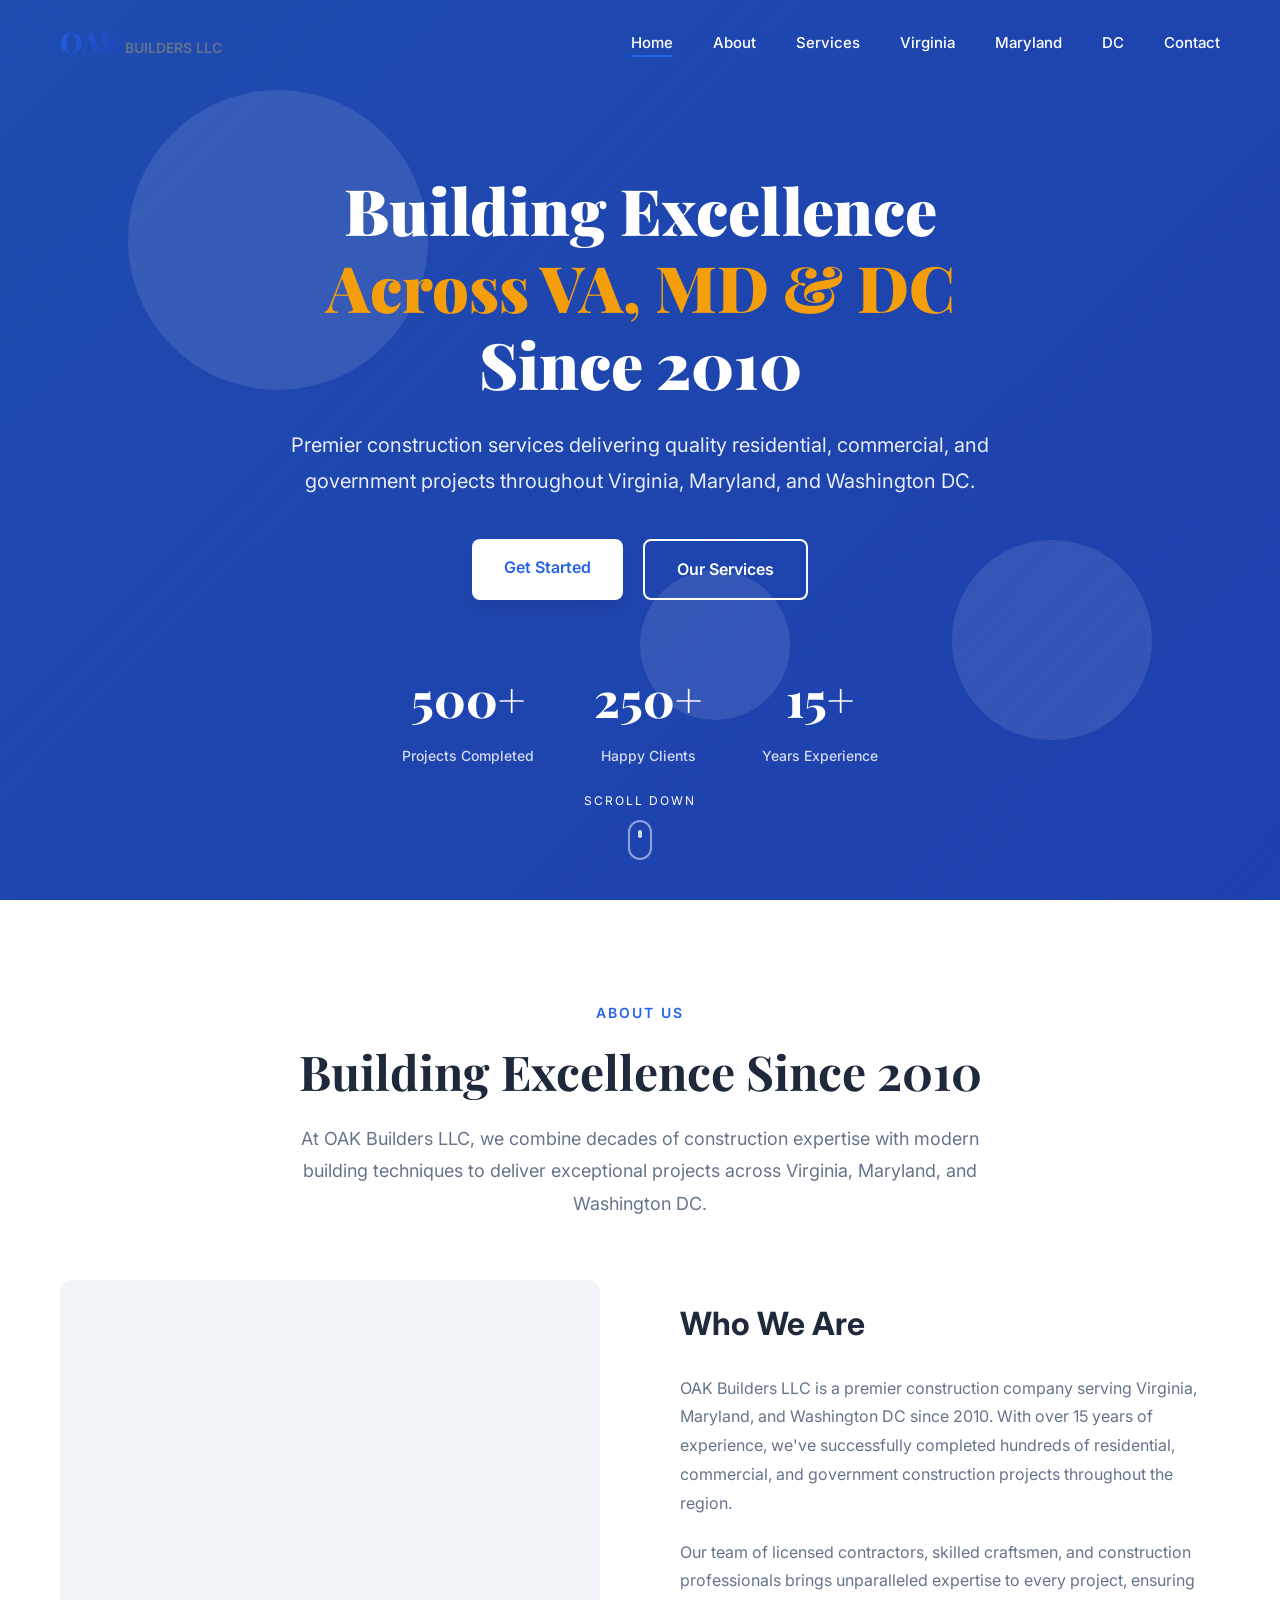
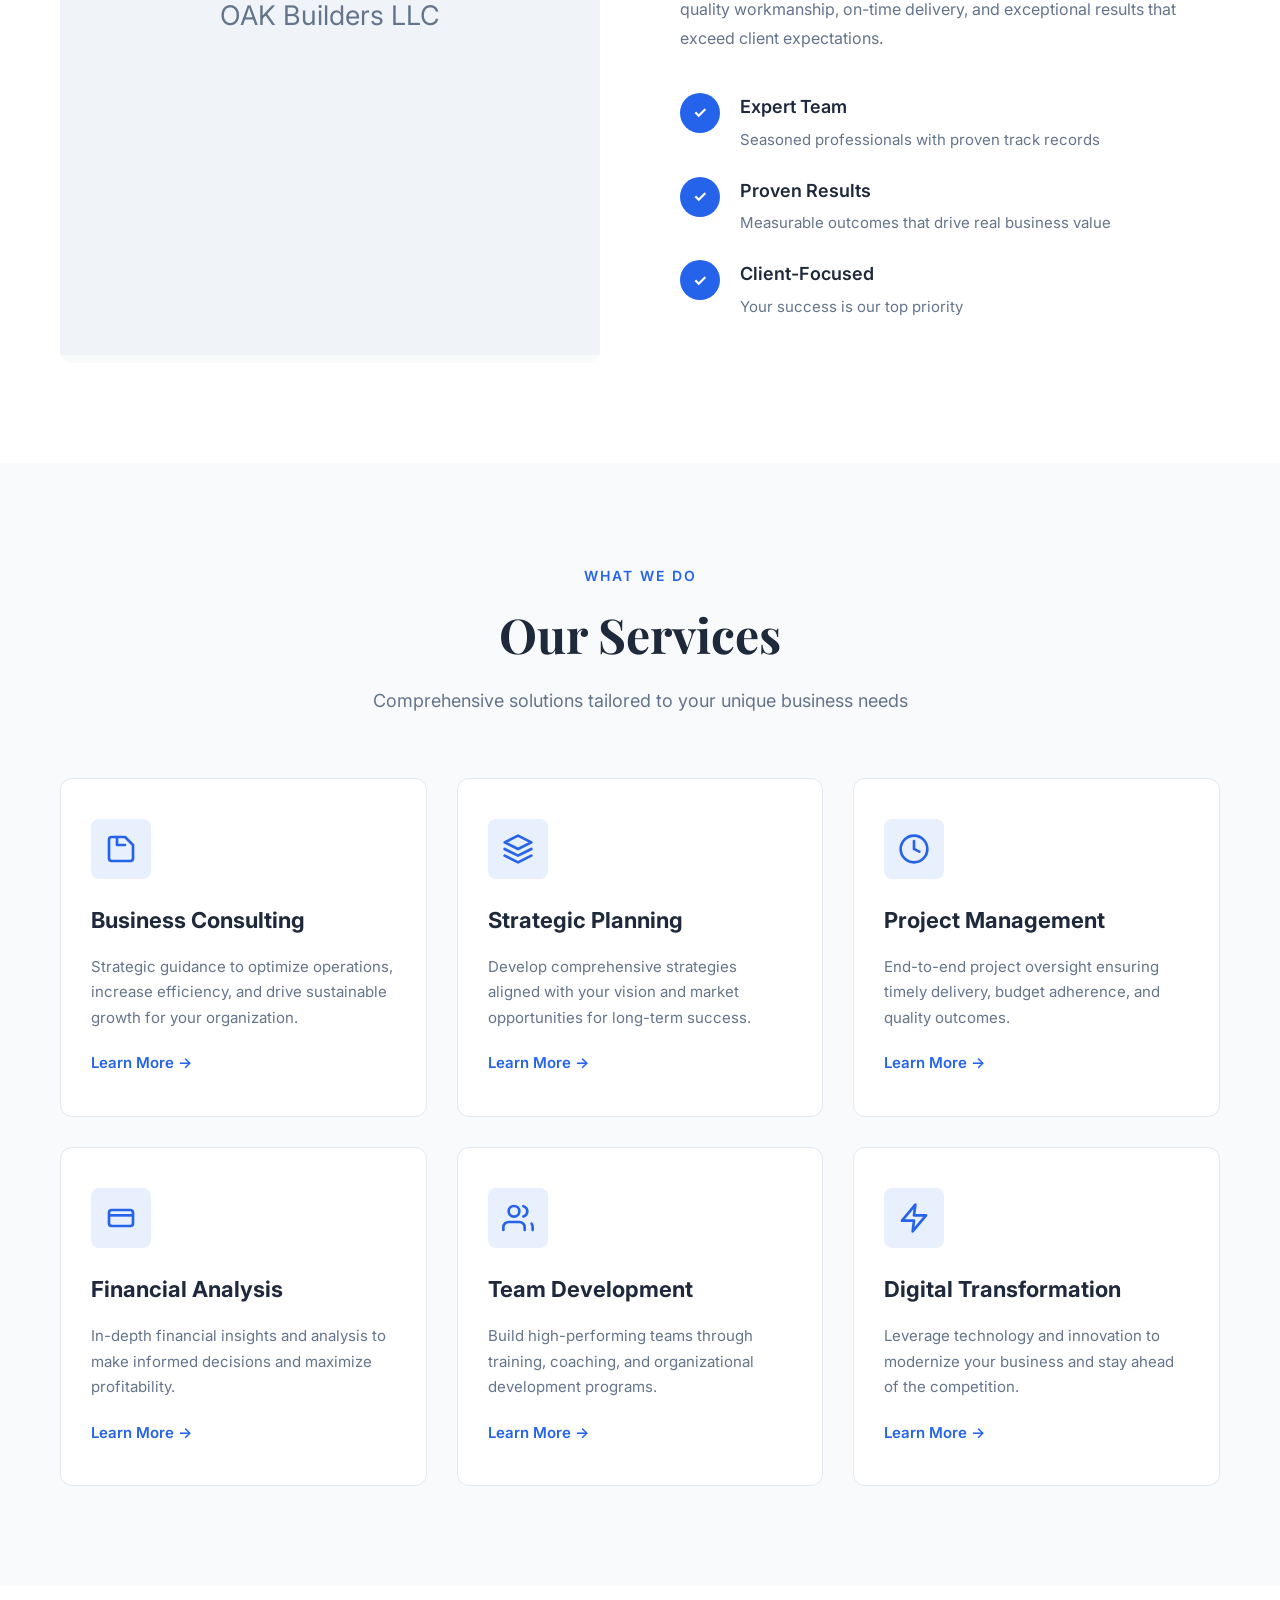
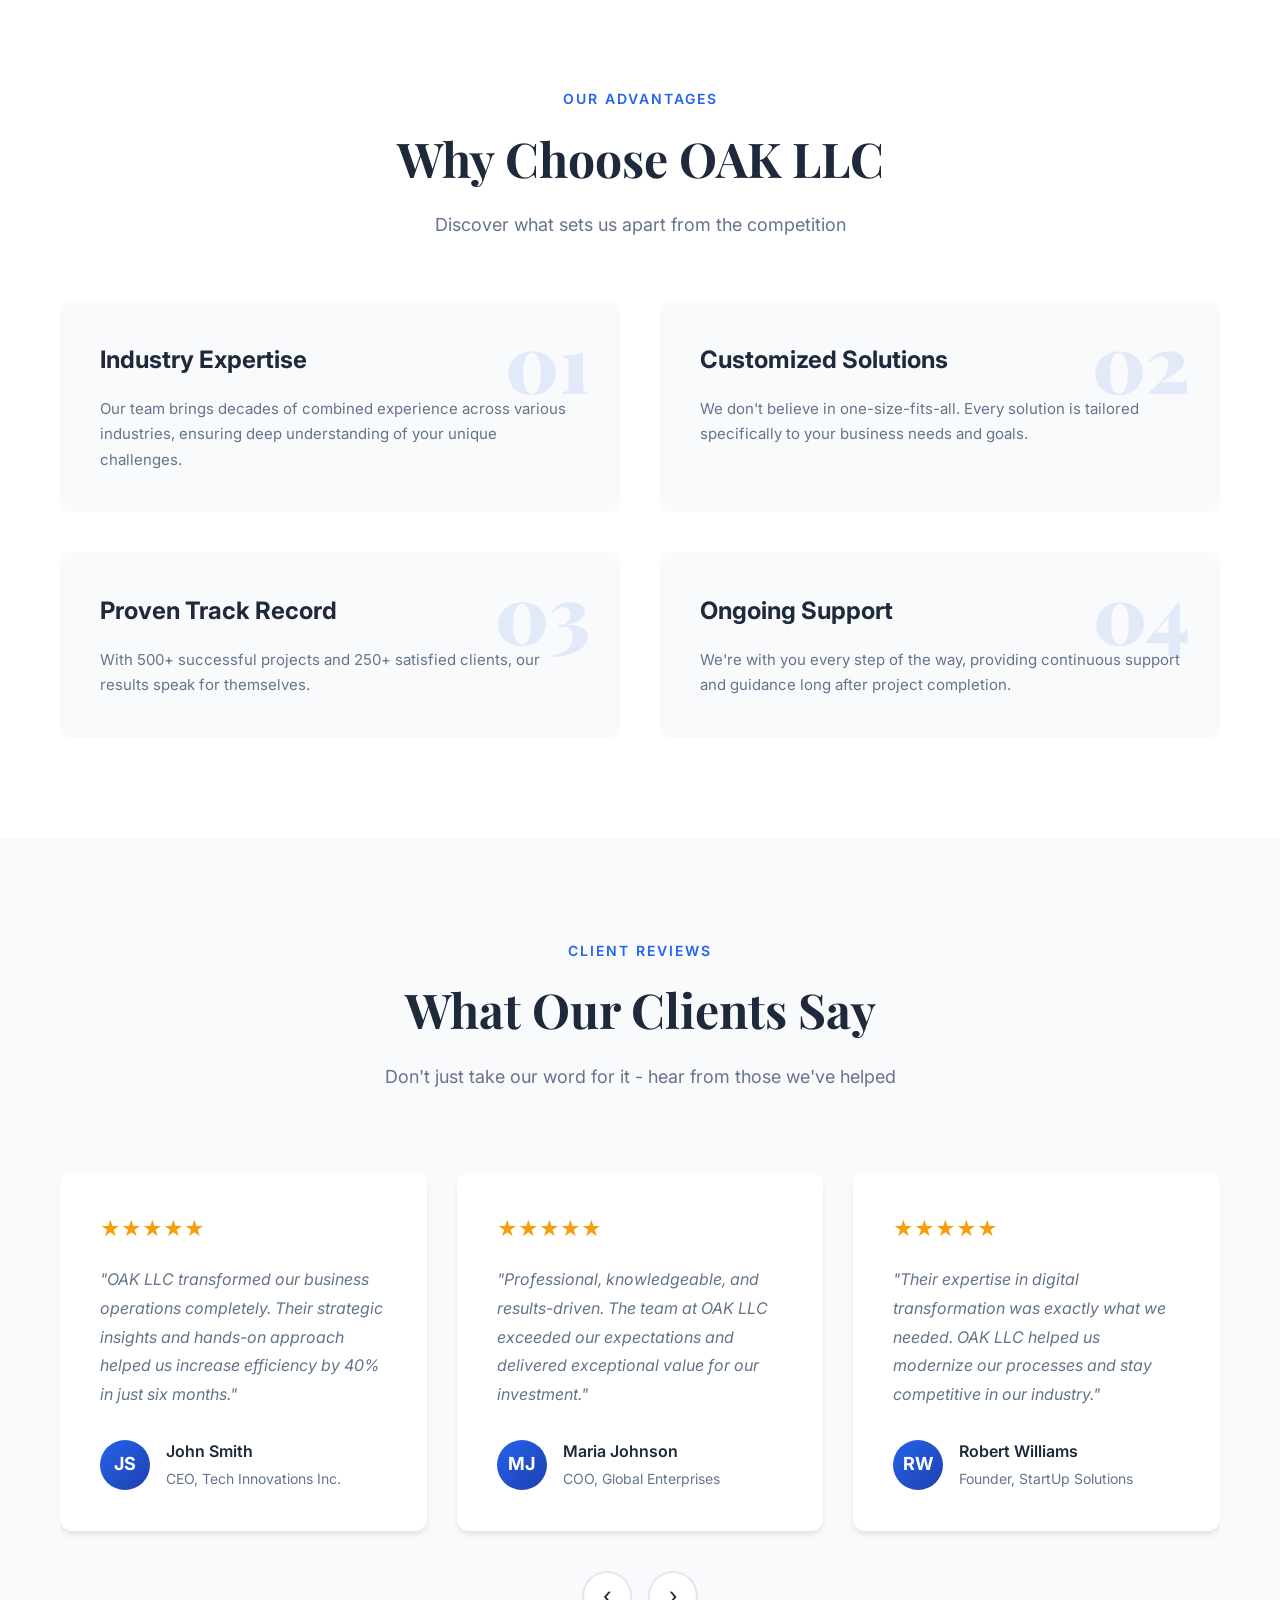
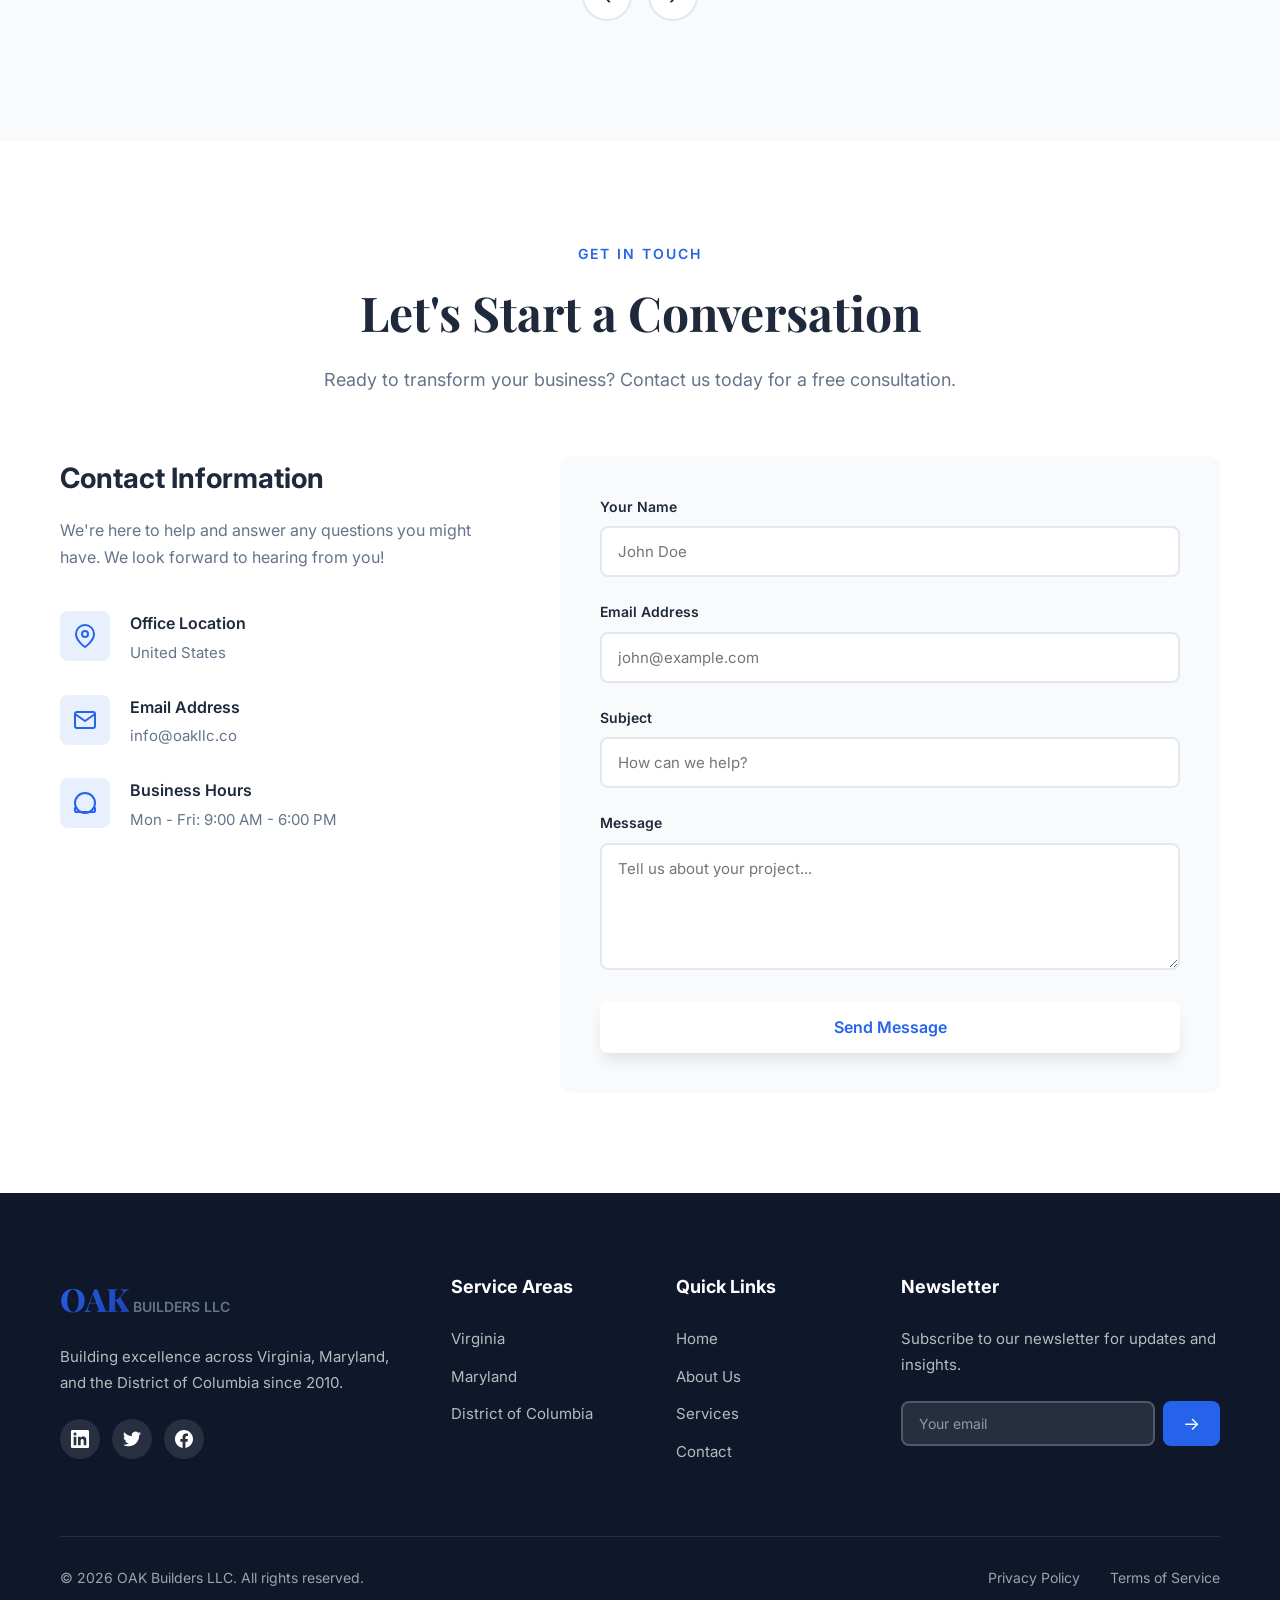
==== commit 24193ba8: "Add state-specific pages and rebrand to OAK Builders LLC This commit transforms the website to refle" ====
--- a/index.html
+++ b/index.html
@@ -6,23 +6,23 @@
     <meta http-equiv="X-UA-Compatible" content="IE=edge">
 
     <!-- SEO Meta Tags -->
-    <title>OAK LLC - Professional Business Solutions & Consulting Services</title>
-    <meta name="description" content="OAK LLC provides premium business solutions, consulting services, and innovative strategies to help your business grow. Expert team, proven results.">
-    <meta name="keywords" content="business consulting, professional services, OAK LLC, business solutions, strategic planning, management consulting">
-    <meta name="author" content="OAK LLC">
+    <title>OAK Builders LLC - Premier Construction Services in VA, MD & DC</title>
+    <meta name="description" content="OAK Builders LLC provides expert construction services across Virginia, Maryland, and Washington DC. Residential, commercial, and government contracting. Licensed, insured, and trusted.">
+    <meta name="keywords" content="construction Virginia, construction Maryland, construction DC, builders, residential construction, commercial construction, OAK Builders, building contractors">
+    <meta name="author" content="OAK Builders LLC">
     <meta name="robots" content="index, follow">
 
     <!-- Open Graph Meta Tags for Social Media -->
-    <meta property="og:title" content="OAK LLC - Professional Business Solutions">
-    <meta property="og:description" content="Transform your business with OAK LLC's expert consulting and innovative solutions.">
+    <meta property="og:title" content="OAK Builders LLC - Premier Construction Services">
+    <meta property="og:description" content="Expert construction and building services across Virginia, Maryland, and Washington DC.">
     <meta property="og:type" content="website">
     <meta property="og:url" content="https://oakllc.co">
     <meta property="og:image" content="https://oakllc.co/images/og-image.jpg">
 
     <!-- Twitter Card Meta Tags -->
     <meta name="twitter:card" content="summary_large_image">
-    <meta name="twitter:title" content="OAK LLC - Professional Business Solutions">
-    <meta name="twitter:description" content="Transform your business with OAK LLC's expert consulting and innovative solutions.">
+    <meta name="twitter:title" content="OAK Builders LLC - Premier Construction Services">
+    <meta name="twitter:description" content="Expert construction and building services across Virginia, Maryland, and Washington DC.">
     <meta name="twitter:image" content="https://oakllc.co/images/twitter-card.jpg">
 
     <!-- Favicon -->
@@ -41,18 +41,19 @@
     <script type="application/ld+json">
     {
       "@context": "https://schema.org",
-      "@type": "Organization",
-      "name": "OAK LLC",
+      "@type": "GeneralContractor",
+      "name": "OAK Builders LLC",
       "url": "https://oakllc.co",
-      "logo": "https://oakllc.co/images/logo.png",
-      "description": "Professional business solutions and consulting services",
+      "logo": "https://oakllc.co/images/logo/oak-logo.png",
+      "description": "Premier construction and building services across Virginia, Maryland, and Washington DC",
+      "areaServed": ["Virginia", "Maryland", "District of Columbia"],
       "address": {
         "@type": "PostalAddress",
         "addressCountry": "US"
       },
       "contactPoint": {
         "@type": "ContactPoint",
-        "contactType": "Business Inquiries",
+        "contactType": "Customer Service",
         "email": "info@oakllc.co"
       }
     }
@@ -70,16 +71,20 @@
             <div class="nav-wrapper">
                 <div class="logo">
                     <a href="#home">
-                        <span class="logo-text">OAK</span>
-                        <span class="logo-subtitle">LLC</span>
+                        <img src="images/logo/oak-logo.png" alt="OAK Builders LLC" style="height: 50px;" onerror="this.style.display='none'; this.nextElementSibling.style.display='flex';">
+                        <div style="display: none; align-items: baseline; gap: 4px;">
+                            <span class="logo-text">OAK</span>
+                            <span class="logo-subtitle">BUILDERS LLC</span>
+                        </div>
                     </a>
                 </div>
                 <ul class="nav-menu" id="navMenu">
                     <li><a href="#home" class="nav-link active">Home</a></li>
                     <li><a href="#about" class="nav-link">About</a></li>
                     <li><a href="#services" class="nav-link">Services</a></li>
-                    <li><a href="#why-choose-us" class="nav-link">Why Us</a></li>
-                    <li><a href="#testimonials" class="nav-link">Testimonials</a></li>
+                    <li><a href="virginia.html" class="nav-link">Virginia</a></li>
+                    <li><a href="maryland.html" class="nav-link">Maryland</a></li>
+                    <li><a href="dc.html" class="nav-link">DC</a></li>
                     <li><a href="#contact" class="nav-link">Contact</a></li>
                 </ul>
                 <button class="mobile-menu-toggle" id="mobileMenuToggle" aria-label="Toggle mobile menu">
@@ -104,13 +109,13 @@
         <div class="container">
             <div class="hero-content">
                 <h1 class="hero-title">
-                    <span class="title-line">Transform Your</span>
-                    <span class="title-line highlight">Business Vision</span>
-                    <span class="title-line">Into Reality</span>
+                    <span class="title-line">Building Excellence</span>
+                    <span class="title-line highlight">Across VA, MD & DC</span>
+                    <span class="title-line">Since 2010</span>
                 </h1>
                 <p class="hero-subtitle">
-                    Expert consulting and innovative solutions that drive growth,
-                    efficiency, and sustainable success for your organization.
+                    Premier construction services delivering quality residential, commercial,
+                    and government projects throughout Virginia, Maryland, and Washington DC.
                 </p>
                 <div class="hero-buttons">
                     <a href="#contact" class="btn btn-primary">Get Started</a>
@@ -143,10 +148,10 @@
         <div class="container">
             <div class="section-header">
                 <span class="section-tag">About Us</span>
-                <h2 class="section-title">Building Success Through Innovation</h2>
+                <h2 class="section-title">Building Excellence Since 2010</h2>
                 <p class="section-description">
-                    At OAK LLC, we combine industry expertise with cutting-edge solutions
-                    to help businesses thrive in an ever-evolving marketplace.
+                    At OAK Builders LLC, we combine decades of construction expertise with modern building techniques
+                    to deliver exceptional projects across Virginia, Maryland, and Washington DC.
                 </p>
             </div>
             <div class="about-content">
@@ -155,7 +160,7 @@
                         <div class="image-placeholder">
                             <svg viewBox="0 0 400 500" xmlns="http://www.w3.org/2000/svg">
                                 <rect width="400" height="500" fill="#f0f4f8"/>
-                                <text x="50%" y="50%" dominant-baseline="middle" text-anchor="middle" fill="#64748b" font-size="24" font-family="Inter, sans-serif">About OAK LLC</text>
+                                <text x="50%" y="50%" dominant-baseline="middle" text-anchor="middle" fill="#64748b" font-size="20" font-family="Inter, sans-serif">OAK Builders LLC</text>
                             </svg>
                         </div>
                         <div class="image-decoration"></div>
@@ -164,15 +169,14 @@
                 <div class="about-text">
                     <h3>Who We Are</h3>
                     <p>
-                        OAK LLC is a premier consulting firm dedicated to delivering exceptional
-                        business solutions. With over 15 years of experience, we've helped hundreds
-                        of organizations achieve their goals through strategic planning, operational
-                        excellence, and innovative thinking.
+                        OAK Builders LLC is a premier construction company serving Virginia, Maryland, and Washington DC
+                        since 2010. With over 15 years of experience, we've successfully completed hundreds
+                        of residential, commercial, and government construction projects throughout the region.
                     </p>
                     <p>
-                        Our team of seasoned professionals brings diverse expertise across multiple
-                        industries, ensuring that we can tackle any challenge with confidence and
-                        deliver results that exceed expectations.
+                        Our team of licensed contractors, skilled craftsmen, and construction professionals brings
+                        unparalleled expertise to every project, ensuring quality workmanship, on-time delivery,
+                        and exceptional results that exceed client expectations.
                     </p>
                     <div class="about-features">
                         <div class="feature-item">
@@ -465,10 +469,13 @@
             <div class="footer-content">
                 <div class="footer-col">
                     <div class="footer-logo">
-                        <span class="logo-text">OAK</span>
-                        <span class="logo-subtitle">LLC</span>
-                    </div>
-                    <p>Transforming businesses through expert consulting and innovative solutions.</p>
+                        <img src="images/logo/oak-logo.png" alt="OAK Builders LLC" style="height: 60px; margin-bottom: 20px;" onerror="this.style.display='none'; this.nextElementSibling.style.display='flex';">
+                        <div style="display: none; align-items: baseline; gap: 4px;">
+                            <span class="logo-text">OAK</span>
+                            <span class="logo-subtitle">BUILDERS LLC</span>
+                        </div>
+                    </div>
+                    <p>Building excellence across Virginia, Maryland, and the District of Columbia since 2010.</p>
                     <div class="social-links">
                         <a href="#" aria-label="LinkedIn" class="social-link">
                             <svg viewBox="0 0 24 24" fill="currentColor" xmlns="http://www.w3.org/2000/svg">
@@ -488,6 +495,14 @@
                     </div>
                 </div>
                 <div class="footer-col">
+                    <h3>Service Areas</h3>
+                    <ul>
+                        <li><a href="virginia.html">Virginia</a></li>
+                        <li><a href="maryland.html">Maryland</a></li>
+                        <li><a href="dc.html">District of Columbia</a></li>
+                    </ul>
+                </div>
+                <div class="footer-col">
                     <h3>Quick Links</h3>
                     <ul>
                         <li><a href="#home">Home</a></li>
@@ -497,15 +512,6 @@
                     </ul>
                 </div>
                 <div class="footer-col">
-                    <h3>Services</h3>
-                    <ul>
-                        <li><a href="#services">Business Consulting</a></li>
-                        <li><a href="#services">Strategic Planning</a></li>
-                        <li><a href="#services">Project Management</a></li>
-                        <li><a href="#services">Digital Transformation</a></li>
-                    </ul>
-                </div>
-                <div class="footer-col">
                     <h3>Newsletter</h3>
                     <p>Subscribe to our newsletter for updates and insights.</p>
                     <form class="newsletter-form" id="newsletterForm">
@@ -515,7 +521,7 @@
                 </div>
             </div>
             <div class="footer-bottom">
-                <p>&copy; 2024 OAK LLC. All rights reserved.</p>
+                <p>&copy; 2024 OAK Builders LLC. All rights reserved.</p>
                 <div class="footer-links">
                     <a href="#privacy">Privacy Policy</a>
                     <a href="#terms">Terms of Service</a>
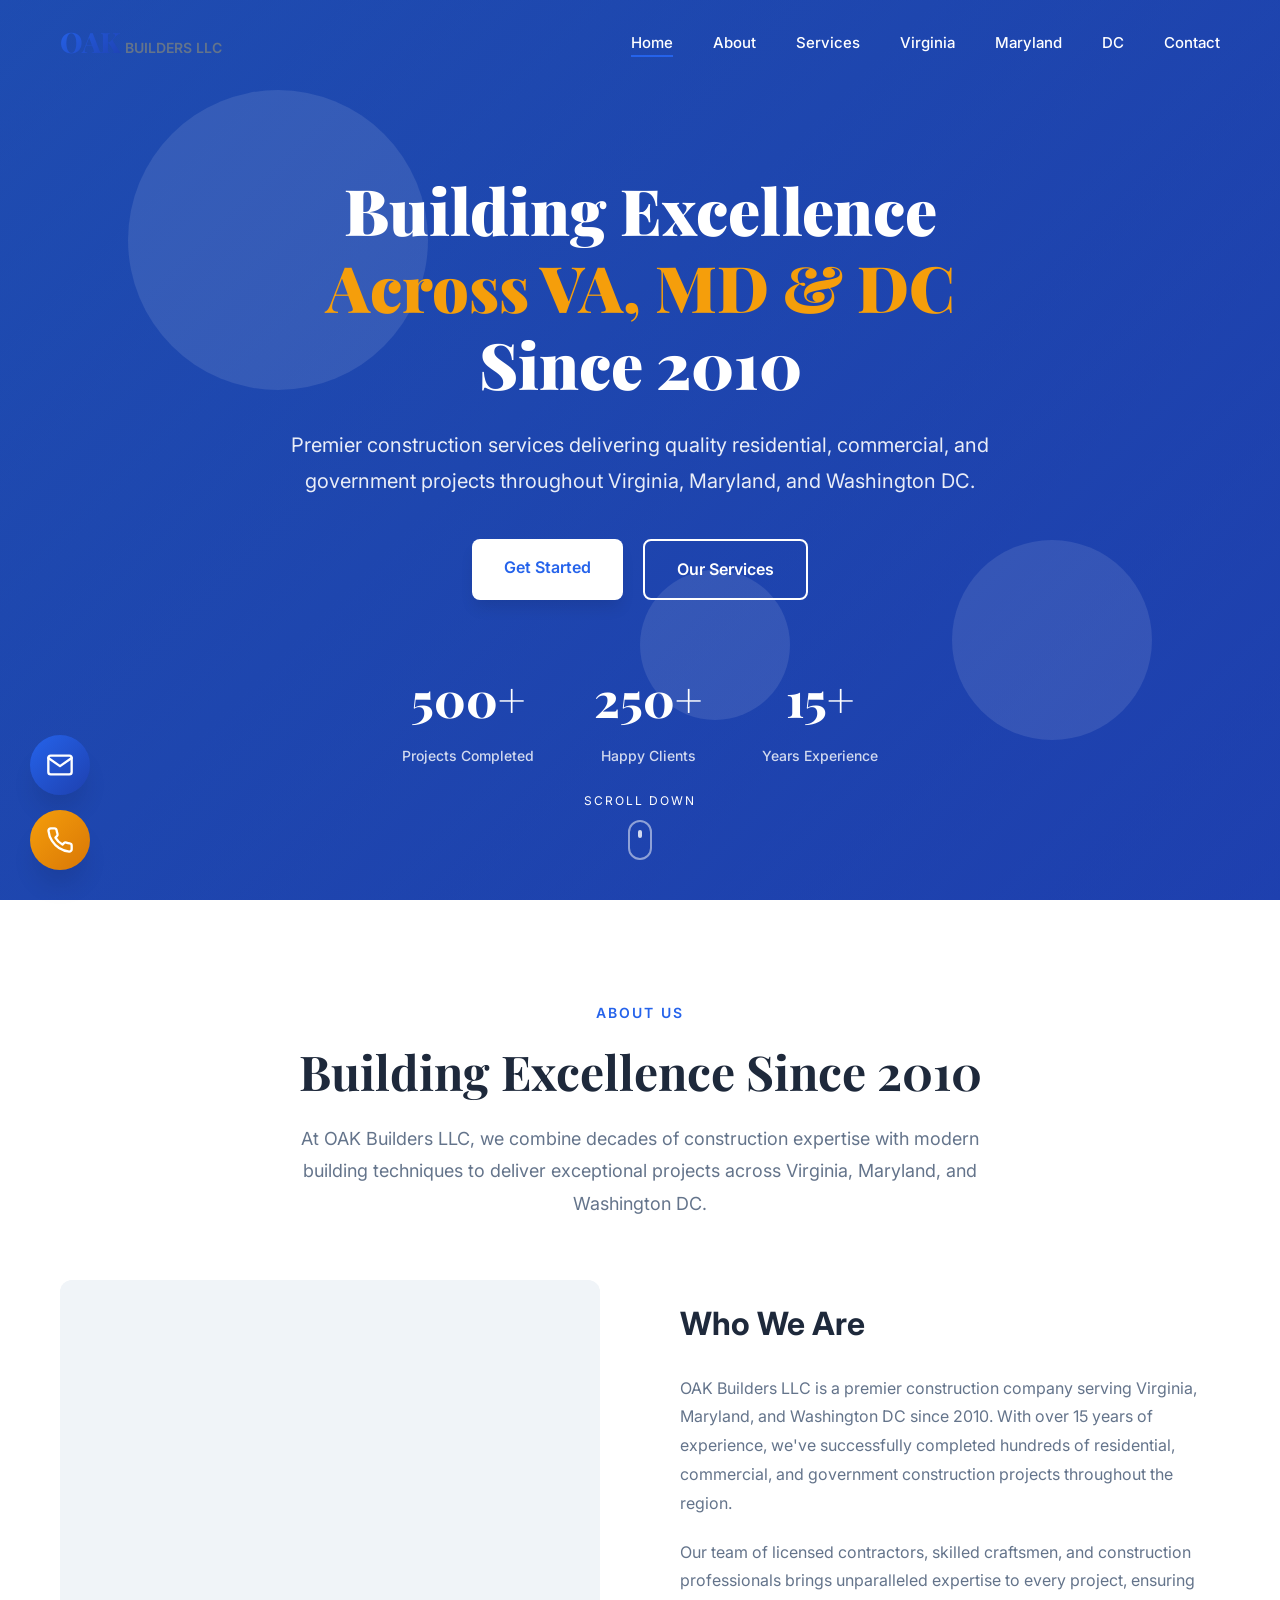
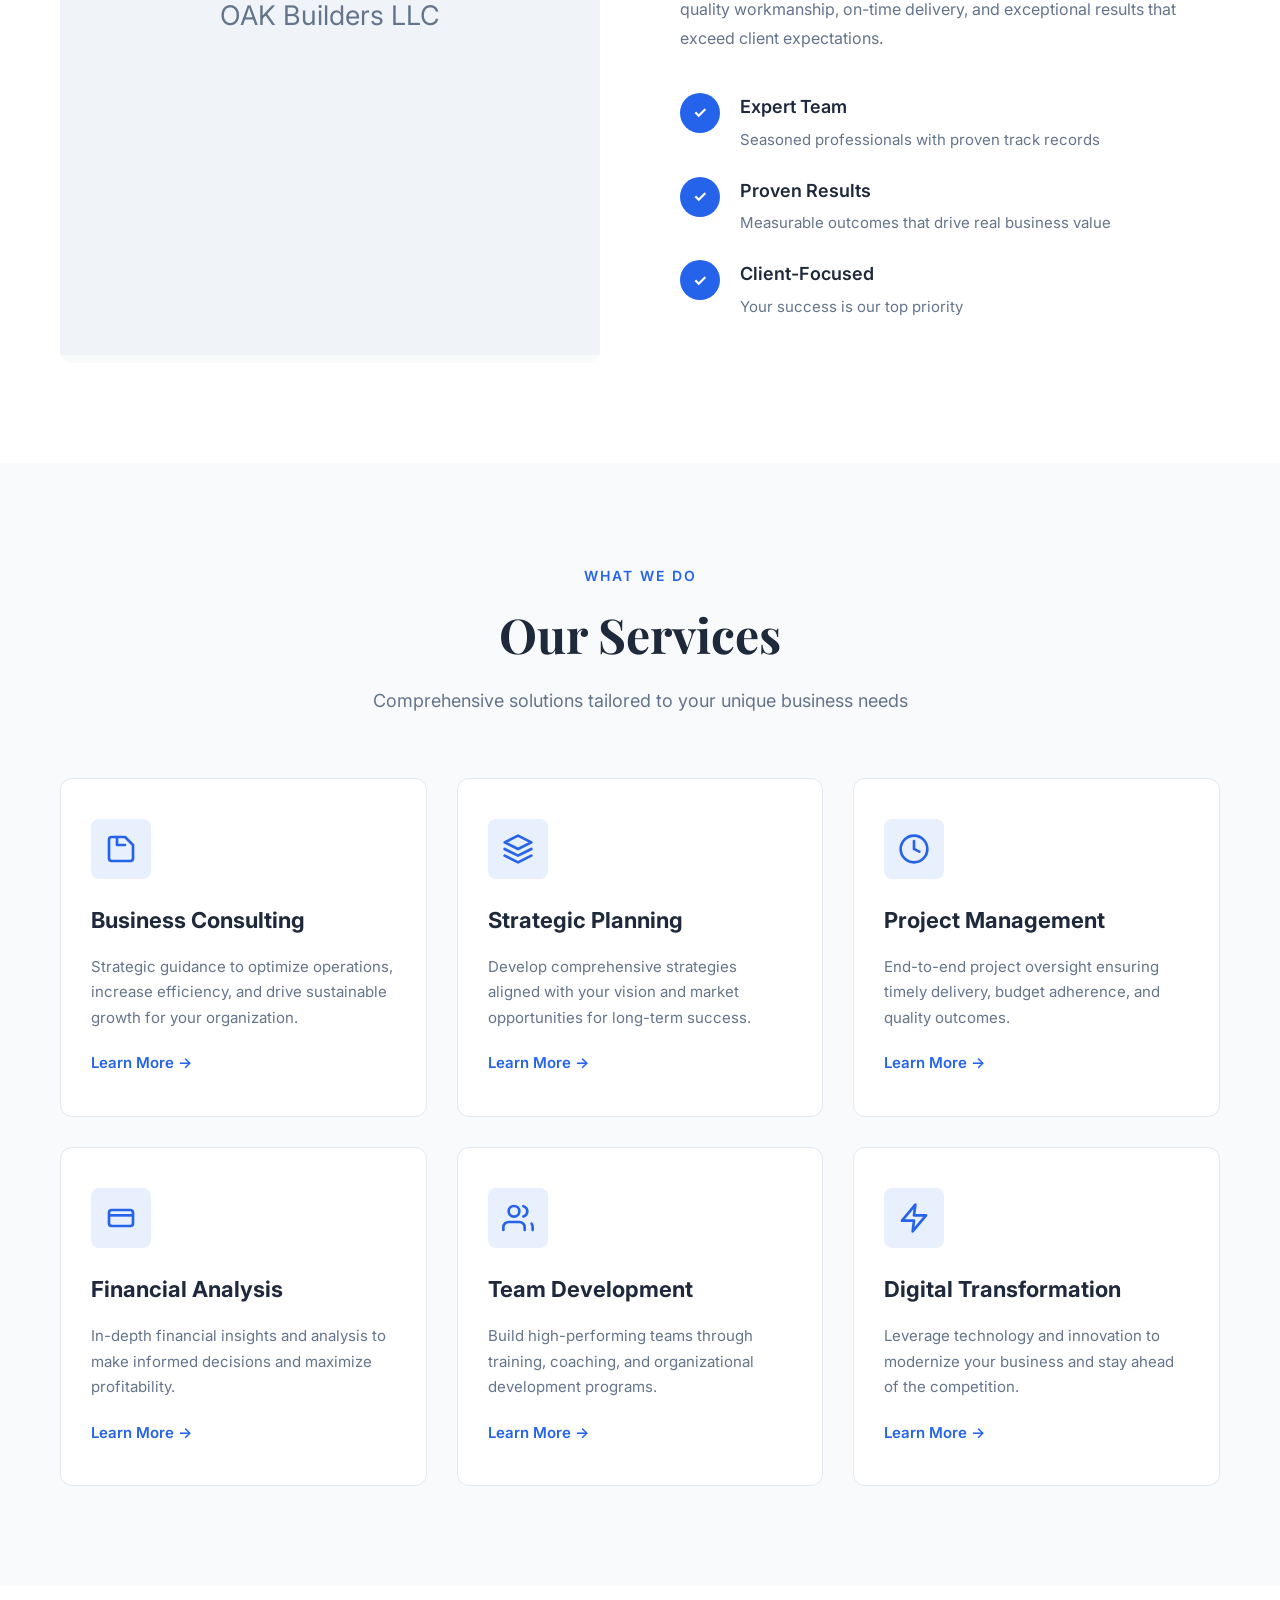
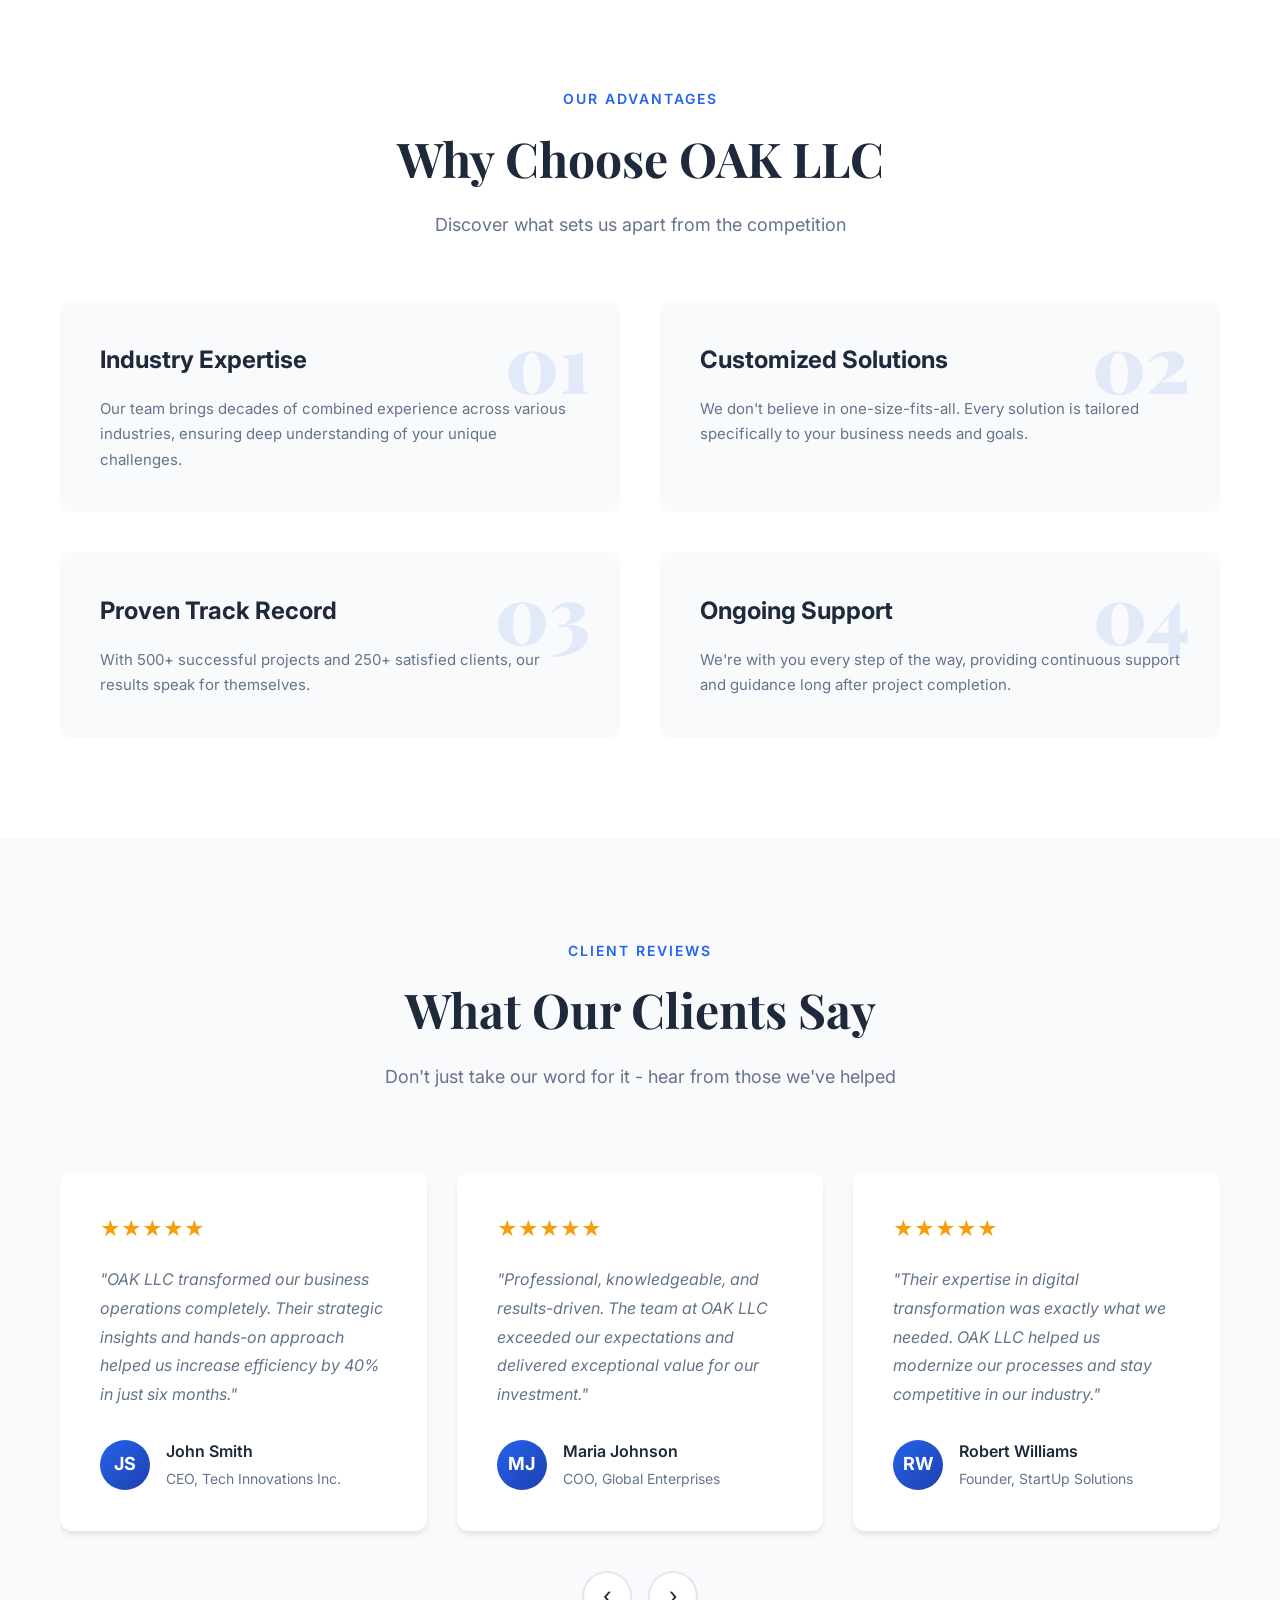
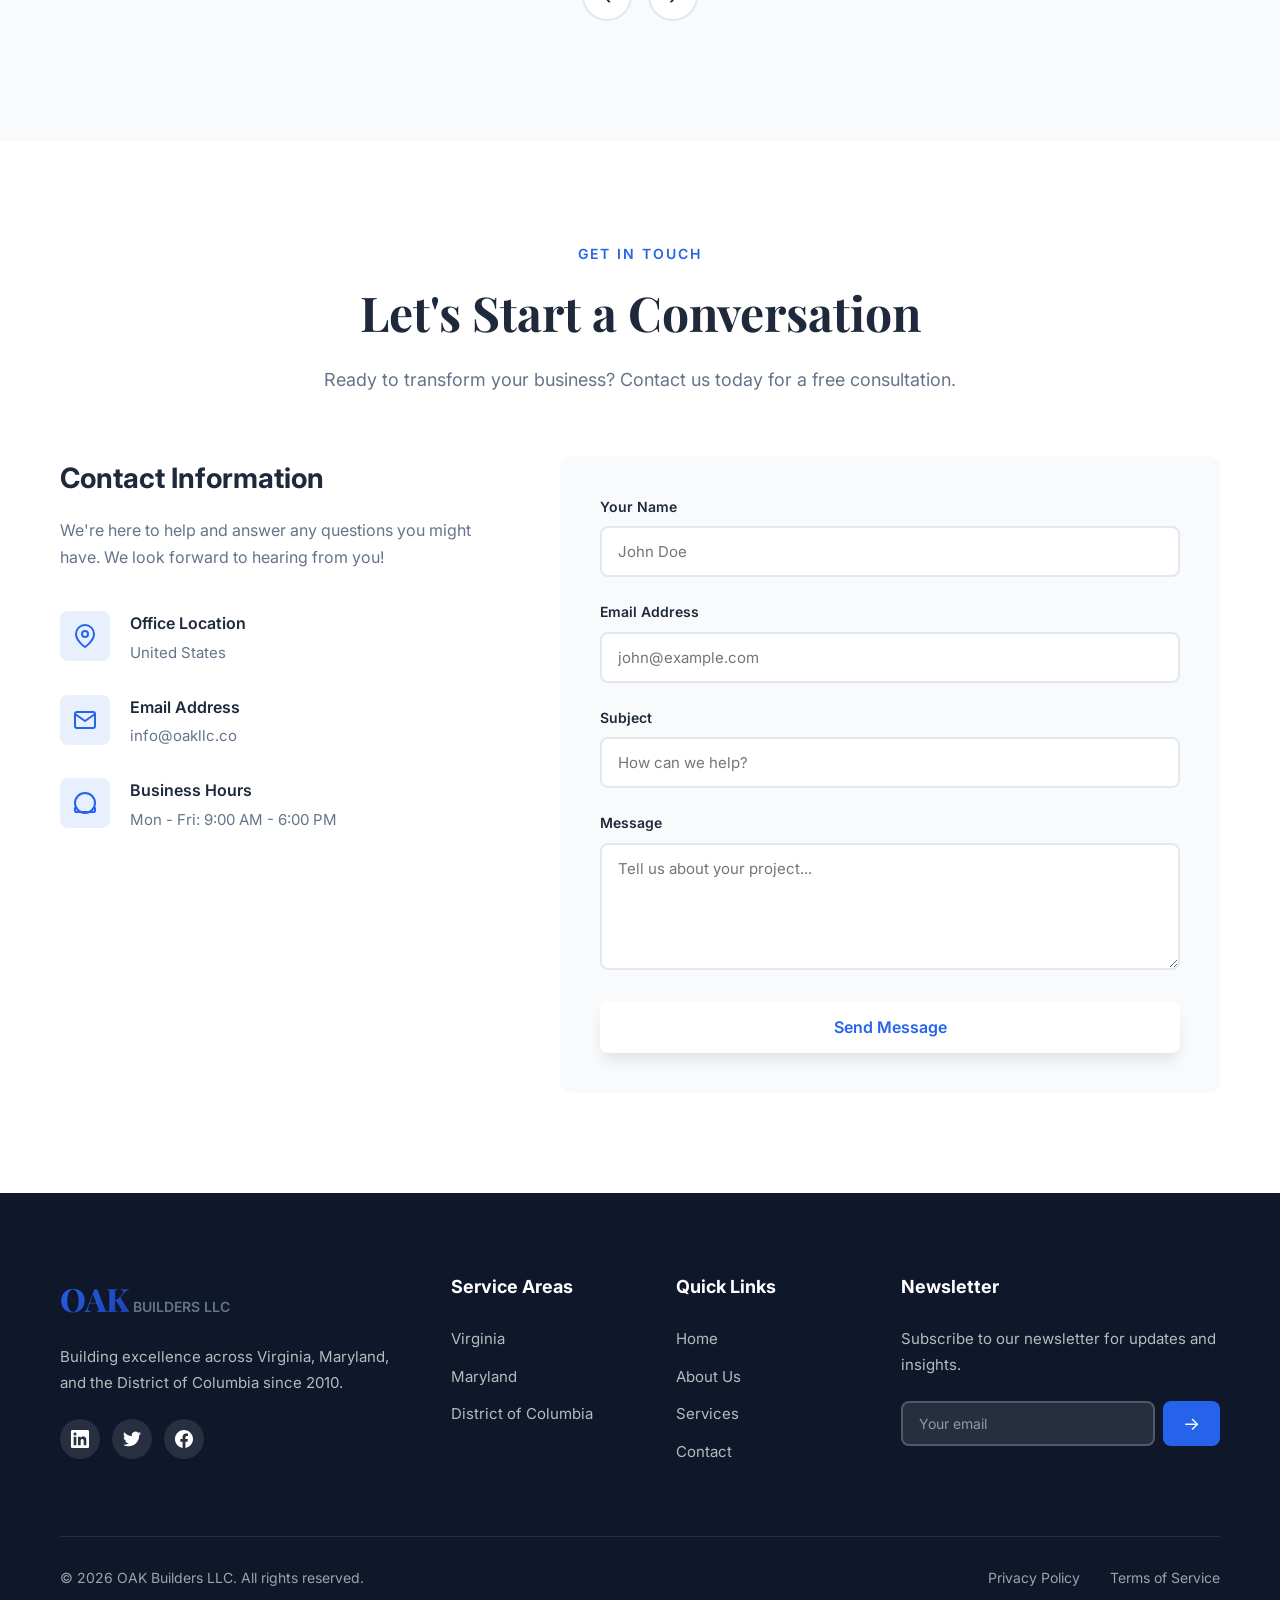
==== commit 4d9eba55: "Add floating contact buttons with responsive behavior - Added mobile-only green pulsing call button " ====
--- a/index.html
+++ b/index.html
@@ -530,6 +530,31 @@
         </div>
     </footer>
 
+    <!-- Floating Contact Buttons -->
+    <div class="floating-contact">
+        <!-- Call Button (Mobile Only) -->
+        <a href="tel:+15555551234" class="floating-contact-btn call-btn" aria-label="Call us" data-tooltip="Call Now">
+            <svg viewBox="0 0 24 24" fill="none" xmlns="http://www.w3.org/2000/svg">
+                <path d="M22 16.92v3a2 2 0 01-2.18 2 19.79 19.79 0 01-8.63-3.07 19.5 19.5 0 01-6-6 19.79 19.79 0 01-3.07-8.67A2 2 0 014.11 2h3a2 2 0 012 1.72 12.84 12.84 0 00.7 2.81 2 2 0 01-.45 2.11L8.09 9.91a16 16 0 006 6l1.27-1.27a2 2 0 012.11-.45 12.84 12.84 0 002.81.7A2 2 0 0122 16.92z" stroke="currentColor" stroke-width="2" stroke-linecap="round" stroke-linejoin="round"/>
+            </svg>
+        </a>
+
+        <!-- Email Button (Desktop Only) -->
+        <a href="mailto:info@oakllc.co" class="floating-contact-btn email-btn" aria-label="Email us" data-tooltip="Email Us">
+            <svg viewBox="0 0 24 24" fill="none" xmlns="http://www.w3.org/2000/svg">
+                <path d="M4 4H20C21.1 4 22 4.9 22 6V18C22 19.1 21.1 20 20 20H4C2.9 20 2 19.1 2 18V6C2 4.9 2.9 4 4 4Z" stroke="currentColor" stroke-width="2" stroke-linecap="round" stroke-linejoin="round"/>
+                <path d="M22 6L12 13L2 6" stroke="currentColor" stroke-width="2" stroke-linecap="round" stroke-linejoin="round"/>
+            </svg>
+        </a>
+
+        <!-- Phone Button (Desktop Only) -->
+        <a href="tel:+15555551234" class="floating-contact-btn phone-btn" aria-label="Call us" data-tooltip="(555) 555-1234">
+            <svg viewBox="0 0 24 24" fill="none" xmlns="http://www.w3.org/2000/svg">
+                <path d="M22 16.92v3a2 2 0 01-2.18 2 19.79 19.79 0 01-8.63-3.07 19.5 19.5 0 01-6-6 19.79 19.79 0 01-3.07-8.67A2 2 0 014.11 2h3a2 2 0 012 1.72 12.84 12.84 0 00.7 2.81 2 2 0 01-.45 2.11L8.09 9.91a16 16 0 006 6l1.27-1.27a2 2 0 012.11-.45 12.84 12.84 0 002.81.7A2 2 0 0122 16.92z" stroke="currentColor" stroke-width="2" stroke-linecap="round" stroke-linejoin="round"/>
+            </svg>
+        </a>
+    </div>
+
     <!-- Back to Top Button -->
     <button id="backToTop" class="back-to-top" aria-label="Back to top">
         <svg viewBox="0 0 24 24" fill="none" xmlns="http://www.w3.org/2000/svg">
--- a/css/styles.css
+++ b/css/styles.css
@@ -1145,6 +1145,155 @@
 }
 
 /* ===================================
+   Floating Contact Buttons
+   =================================== */
+.floating-contact {
+    position: fixed;
+    bottom: 30px;
+    left: 30px;
+    z-index: 999;
+    display: flex;
+    flex-direction: column;
+    gap: 15px;
+    animation: fadeInLeft 0.5s ease 1s backwards;
+}
+
+@keyframes fadeInLeft {
+    from {
+        opacity: 0;
+        transform: translateX(-30px);
+    }
+    to {
+        opacity: 1;
+        transform: translateX(0);
+    }
+}
+
+.floating-contact-btn {
+    width: 60px;
+    height: 60px;
+    border-radius: 50%;
+    display: flex;
+    align-items: center;
+    justify-content: center;
+    box-shadow: var(--shadow-xl);
+    cursor: pointer;
+    transition: all var(--transition-medium);
+    text-decoration: none;
+    position: relative;
+}
+
+.floating-contact-btn:hover {
+    transform: translateY(-5px) scale(1.05);
+    box-shadow: 0 15px 30px rgba(0, 0, 0, 0.2);
+}
+
+.floating-contact-btn svg {
+    width: 28px;
+    height: 28px;
+}
+
+/* Call button - visible on mobile */
+.call-btn {
+    background: linear-gradient(135deg, #10b981 0%, #059669 100%);
+    color: var(--white);
+    animation: pulse 2s infinite;
+}
+
+@keyframes pulse {
+    0%, 100% {
+        box-shadow: 0 0 0 0 rgba(16, 185, 129, 0.7);
+    }
+    50% {
+        box-shadow: 0 0 0 15px rgba(16, 185, 129, 0);
+    }
+}
+
+.call-btn:hover {
+    background: linear-gradient(135deg, #059669 0%, #047857 100%);
+}
+
+/* Email button - visible on desktop */
+.email-btn {
+    background: var(--gradient-primary);
+    color: var(--white);
+}
+
+.email-btn:hover {
+    background: linear-gradient(135deg, #1e40af 0%, #1e3a8a 100%);
+}
+
+/* Phone button - visible on desktop */
+.phone-btn {
+    background: linear-gradient(135deg, #f59e0b 0%, #d97706 100%);
+    color: var(--white);
+}
+
+.phone-btn:hover {
+    background: linear-gradient(135deg, #d97706 0%, #b45309 100%);
+}
+
+/* Tooltip for desktop buttons */
+.floating-contact-btn::before {
+    content: attr(data-tooltip);
+    position: absolute;
+    left: 75px;
+    background: rgba(0, 0, 0, 0.9);
+    color: var(--white);
+    padding: 8px 15px;
+    border-radius: 6px;
+    font-size: 14px;
+    font-weight: 500;
+    white-space: nowrap;
+    opacity: 0;
+    visibility: hidden;
+    transition: all var(--transition-medium);
+    pointer-events: none;
+}
+
+.floating-contact-btn::after {
+    content: '';
+    position: absolute;
+    left: 65px;
+    border: 6px solid transparent;
+    border-right-color: rgba(0, 0, 0, 0.9);
+    opacity: 0;
+    visibility: hidden;
+    transition: all var(--transition-medium);
+}
+
+.floating-contact-btn:hover::before,
+.floating-contact-btn:hover::after {
+    opacity: 1;
+    visibility: visible;
+}
+
+/* Hide email/phone on mobile, show call button */
+@media (max-width: 768px) {
+    .email-btn,
+    .phone-btn {
+        display: none;
+    }
+
+    .floating-contact {
+        left: 20px;
+        bottom: 100px; /* Position above back-to-top on mobile */
+    }
+
+    .floating-contact-btn::before,
+    .floating-contact-btn::after {
+        display: none;
+    }
+}
+
+/* Hide call button on desktop, show email/phone */
+@media (min-width: 769px) {
+    .call-btn {
+        display: none;
+    }
+}
+
+/* ===================================
    Back to Top Button
    =================================== */
 .back-to-top {
